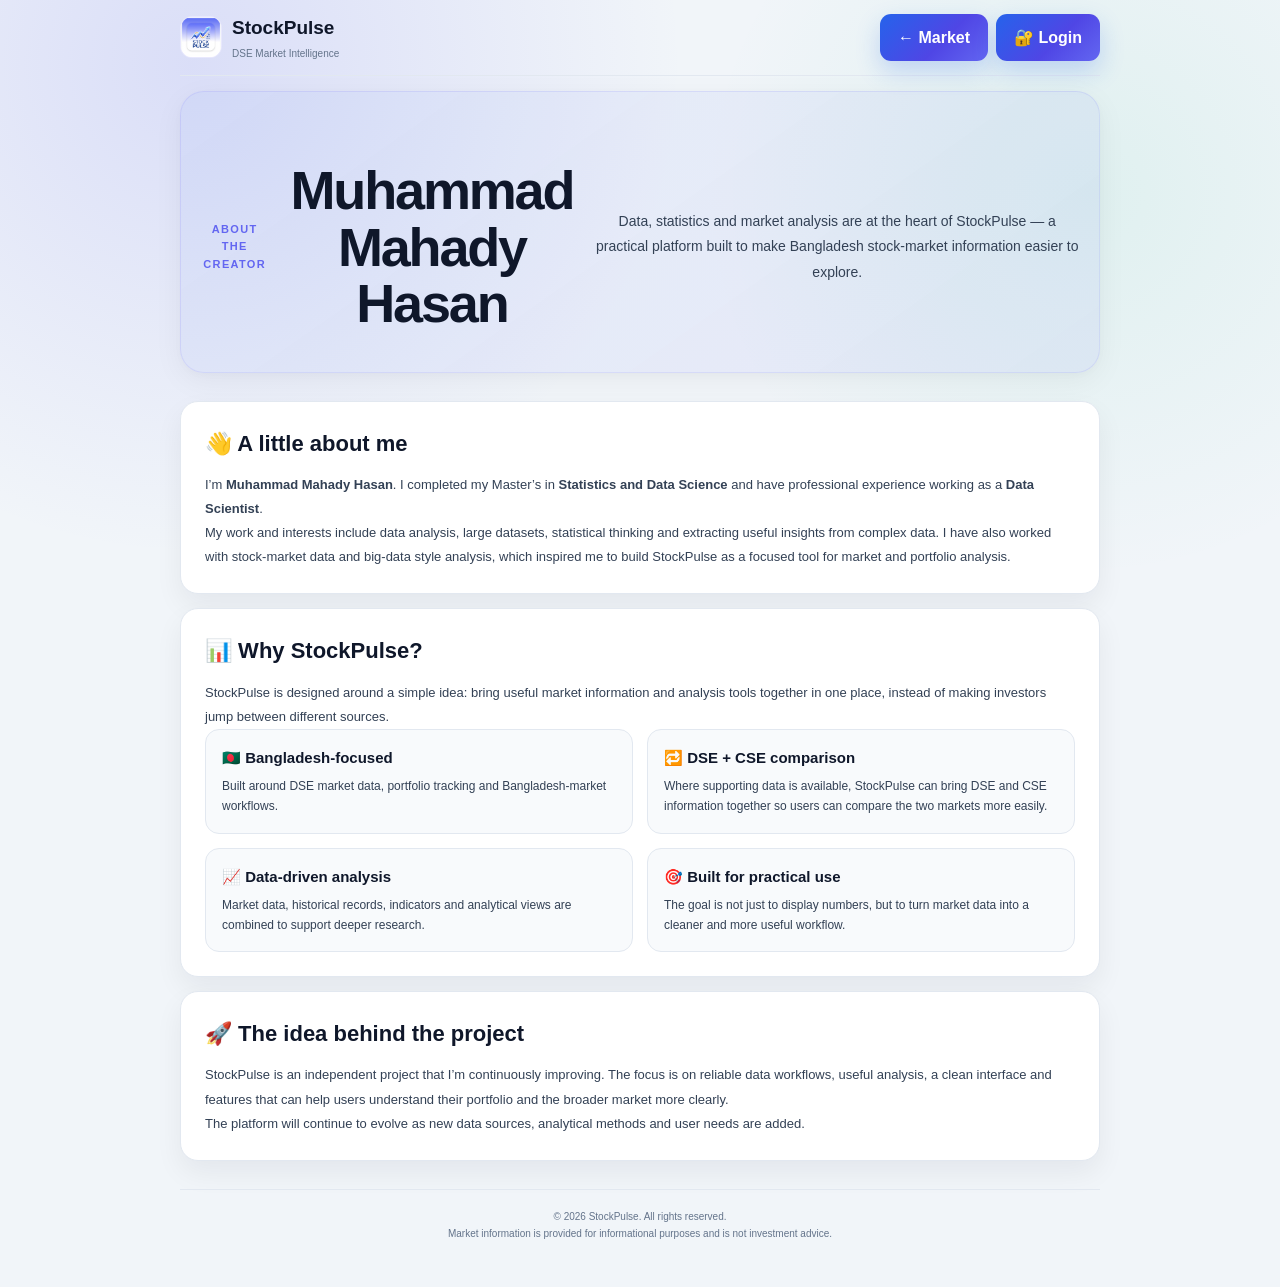
==== about.html @ b984a276 "Add files via upload" ====
<!DOCTYPE html>
<html lang="en">
<head>
  <meta charset="UTF-8">
  <meta name="viewport" content="width=device-width, initial-scale=1.0">
  <title>About Muhammad Mahady Hasan — StockPulse</title>
  <link rel="stylesheet" href="style.css">
  <link rel="stylesheet" href="landing.css">
</head>
<body>
  <main class="public-detail-page">
    <div class="public-detail-inner">
      <nav class="public-detail-nav">
        <a href="index.html" class="public-detail-brand" style="text-decoration:none;color:inherit;">
          <img class="public-detail-logo" src="stockpulse-brand-logo.png" alt="StockPulse logo">
          <div><strong>StockPulse</strong><span>DSE Market Intelligence</span></div>
        </a>
        <div class="public-detail-actions">
          <a class="public-primary-btn" href="index.html">← Market</a>
          <a class="public-primary-btn" href="index.html?login=1">🔐 Login</a>
        </div>
      </nav>

      <header class="public-detail-hero">
        <div class="public-detail-eyebrow">About the Creator</div>
        <h1>Muhammad Mahady Hasan</h1>
        <p>Data, statistics and market analysis are at the heart of StockPulse — a practical platform built to make Bangladesh stock-market information easier to explore.</p>
      </header>

      <section class="public-detail-card">
        <h2>👋 A little about me</h2>
        <p>I’m <strong>Muhammad Mahady Hasan</strong>. I completed my Master’s in <strong>Statistics and Data Science</strong> and have professional experience working as a <strong>Data Scientist</strong>.</p>
        <p>My work and interests include data analysis, large datasets, statistical thinking and extracting useful insights from complex data. I have also worked with stock-market data and big-data style analysis, which inspired me to build StockPulse as a focused tool for market and portfolio analysis.</p>
      </section>

      <section class="public-detail-card">
        <h2>📊 Why StockPulse?</h2>
        <p>StockPulse is designed around a simple idea: bring useful market information and analysis tools together in one place, instead of making investors jump between different sources.</p>
        <div class="public-detail-grid">
          <div class="public-detail-feature"><h3>🇧🇩 Bangladesh-focused</h3><p>Built around DSE market data, portfolio tracking and Bangladesh-market workflows.</p></div>
          <div class="public-detail-feature"><h3>🔁 DSE + CSE comparison</h3><p>Where supporting data is available, StockPulse can bring DSE and CSE information together so users can compare the two markets more easily.</p></div>
          <div class="public-detail-feature"><h3>📈 Data-driven analysis</h3><p>Market data, historical records, indicators and analytical views are combined to support deeper research.</p></div>
          <div class="public-detail-feature"><h3>🎯 Built for practical use</h3><p>The goal is not just to display numbers, but to turn market data into a cleaner and more useful workflow.</p></div>
        </div>
      </section>

      <section class="public-detail-card">
        <h2>🚀 The idea behind the project</h2>
        <p>StockPulse is an independent project that I’m continuously improving. The focus is on reliable data workflows, useful analysis, a clean interface and features that can help users understand their portfolio and the broader market more clearly.</p>
        <p>The platform will continue to evolve as new data sources, analytical methods and user needs are added.</p>
      </section>

      <footer class="public-detail-footer">© 2026 StockPulse. All rights reserved.<br>Market information is provided for informational purposes and is not investment advice.</footer>
    </div>
  </main>
</body>
</html>
---- style.css ----
/* ==========================================
   🎨 গ্লোবাল ভেরিয়েবল ও থিম ডেফিনেশন
   ========================================== */

:root {
    /* লাইট থিম */
    --bg-primary: #f1f5f9;
    --bg-secondary: #ffffff;
    --bg-tertiary: #f8fafc;
    --bg-card: #ffffff;
    --hover-bg: #eef2ff;
    --text-primary: #0f172a;
    --text-secondary: #334155;
    --text-muted: #64748b;
    --border-color: #e2e8f0;
    --border-light: #f1f5f9;
    --card-shadow: 0 8px 30px rgba(0, 0, 0, 0.05), 0 2px 8px rgba(0, 0, 0, 0.02);
    --card-shadow-hover: 0 16px 48px rgba(0, 0, 0, 0.10), 0 4px 12px rgba(0, 0, 0, 0.04);
    --sidebar-bg: #0f172a;
    --sidebar-text: #e2e8f0;
    --sidebar-hover: #1e293b;
    --sidebar-active: #6366f1;
    --input-bg: #ffffff;
    --input-border: #cbd5e1;
    --success-color: #10b981;
    --success-dark: #059669;
    --danger-color: #ef4444;
    --danger-dark: #dc2626;
    --warning-color: #f59e0b;
    --primary-color: #6366f1;
    --primary-dark: #4f46e5;
    --primary-light: #818cf8;
    --transition: all 0.3s cubic-bezier(0.4, 0, 0.2, 1);
    --radius-sm: 8px;
    --radius-md: 16px;
    --radius-lg: 24px;
    --radius-full: 9999px;
    --font-sans: 'Inter', -apple-system, BlinkMacSystemFont, 'Segoe UI', Roboto, sans-serif;
}

[data-theme="dark"] {
    --bg-primary: #0f172a;
    --bg-secondary: #1e293b;
    --bg-tertiary: #2d3748;
    --bg-card: #1e293b;
    --hover-bg: #334155;
    --text-primary: #f1f5f9;
    --text-secondary: #cbd5e1;
    --text-muted: #94a3b8;
    --border-color: #334155;
    --border-light: #2d3748;
    --card-shadow: 0 8px 30px rgba(0, 0, 0, 0.3), 0 2px 8px rgba(0, 0, 0, 0.2);
    --card-shadow-hover: 0 16px 48px rgba(0, 0, 0, 0.5), 0 4px 12px rgba(0, 0, 0, 0.3);
    --sidebar-bg: #020617;
    --sidebar-text: #cbd5e1;
    --sidebar-hover: #1e293b;
    --sidebar-active: #818cf8;
    --input-bg: #1e293b;
    --input-border: #475569;
    --success-color: #34d399;
    --success-dark: #059669;
    --danger-color: #f87171;
    --danger-dark: #dc2626;
    --primary-color: #818cf8;
    --primary-dark: #6366f1;
    --primary-light: #a5b4fc;
}

/* ==========================================
   📱 বেস রিসেট ও টাইপোগ্রাফি
   ========================================== */

*,
*::before,
*::after {
    margin: 0;
    padding: 0;
    box-sizing: border-box;
}

html {
    scroll-behavior: smooth;
    -webkit-text-size-adjust: 100%;
}

body {
    font-family: var(--font-sans);
    background-color: var(--bg-primary);
    color: var(--text-primary);
    transition: background-color 0.4s ease, color 0.3s ease;
    line-height: 1.6;
    min-height: 100vh;
    overflow-x: hidden;
}

/* স্ক্রলবার স্টাইল */
::-webkit-scrollbar {
    width: 8px;
    height: 8px;
}

::-webkit-scrollbar-track {
    background: var(--bg-tertiary);
    border-radius: 10px;
}

::-webkit-scrollbar-thumb {
    background: var(--primary-color);
    border-radius: 10px;
    transition: background 0.3s;
}

::-webkit-scrollbar-thumb:hover {
    background: var(--primary-dark);
}

/* ==========================================
   🔐 লগইন পেজ স্টাইল
   ========================================== */

.auth-box {
    width: 100%;
    max-width: 400px;
    margin: 10vh auto;
    padding: 40px 32px;
    background: var(--bg-secondary);
    border-radius: var(--radius-lg);
    box-shadow: var(--card-shadow-hover);
    border: 1px solid var(--border-color);
    text-align: center;
    transition: var(--transition);
    backdrop-filter: blur(8px);
}

.auth-box h2 {
    font-size: 28px;
    font-weight: 700;
    margin-bottom: 28px;
    background: linear-gradient(135deg, var(--primary-color), var(--primary-light));
    -webkit-background-clip: text;
    -webkit-text-fill-color: transparent;
    background-clip: text;
}

.auth-box input {
    width: 100%;
    padding: 14px 18px;
    margin: 10px 0;
    background: var(--input-bg);
    border: 2px solid var(--input-border);
    border-radius: var(--radius-sm);
    color: var(--text-primary);
    font-size: 15px;
    transition: var(--transition);
}

.auth-box input:focus {
    outline: none;
    border-color: var(--primary-color);
    box-shadow: 0 0 0 4px rgba(99, 102, 241, 0.15);
    transform: scale(1.01);
}

.auth-box button {
    width: 100%;
    padding: 14px;
    background: linear-gradient(135deg, var(--primary-color), var(--primary-dark));
    color: white;
    border: none;
    border-radius: var(--radius-sm);
    cursor: pointer;
    font-weight: 600;
    font-size: 16px;
    transition: var(--transition);
    margin-top: 8px;
}

.auth-box button:hover {
    transform: translateY(-2px);
    box-shadow: 0 12px 28px rgba(99, 102, 241, 0.35);
}

.auth-box button:active {
    transform: scale(0.97);
}

.auth-box .error {
    color: var(--danger-color);
    font-size: 14px;
    margin-top: 12px;
}

#toggle-auth-text {
    margin-top: 20px;
    font-size: 14px;
    color: var(--primary-color);
    cursor: pointer;
    font-weight: 500;
    transition: var(--transition);
}

#toggle-auth-text:hover {
    color: var(--primary-dark);
    text-decoration: underline;
}

/* ==========================================
   🏠 মেইন অ্যাপ লেআউট
   ========================================== */

#app-container {
    display: grid;
    grid-template-columns: 280px 1fr;
    height: 100vh;
    overflow: hidden;
    background: var(--bg-primary);
    transition: background 0.4s;
}

/* ==========================================
   🎯 সাইডবার (আধুনিক, গ্লাস-মর্ফিজম টাচ)
   ========================================== */

.sidebar {
    background: var(--sidebar-bg);
    color: var(--sidebar-text);
    padding: 24px 18px;
    display: flex;
    flex-direction: column;
    transition: transform 0.35s cubic-bezier(0.4, 0, 0.2, 1), background 0.3s;
    border-right: 1px solid rgba(255, 255, 255, 0.05);
    overflow-y: auto;
    height: 100vh;
    scrollbar-width: thin;
}

.sidebar-header {
    display: flex;
    justify-content: space-between;
    align-items: center;
    margin-bottom: 28px;
    padding-bottom: 16px;
    border-bottom: 1px solid rgba(255, 255, 255, 0.08);
}

.sidebar-header h3 {
    font-size: 20px;
    font-weight: 700;
    letter-spacing: -0.5px;
    background: linear-gradient(135deg, #a5b4fc, #818cf8);
    -webkit-background-clip: text;
    -webkit-text-fill-color: transparent;
    background-clip: text;
}

.close-btn {
    background: none;
    border: none;
    color: #94a3b8;
    font-size: 28px;
    cursor: pointer;
    line-height: 1;
    transition: var(--transition);
    padding: 4px 8px;
    border-radius: var(--radius-sm);
}

.close-btn:hover {
    color: var(--danger-color);
    background: rgba(239, 68, 68, 0.1);
}

.left-sidebar ul {
    list-style: none;
    flex: 1;
    padding: 0;
    margin: 0;
}

.left-sidebar ul li {
    padding: 12px 16px;
    cursor: pointer;
    border-radius: var(--radius-sm);
    margin-bottom: 4px;
    font-size: 14px;
    font-weight: 500;
    transition: var(--transition);
    display: flex;
    align-items: center;
    gap: 10px;
    color: var(--sidebar-text);
}

.left-sidebar ul li:hover {
    background: var(--sidebar-hover);
    transform: translateX(6px);
    color: white;
}

.left-sidebar ul li.active {
    background: var(--sidebar-active);
    color: white;
    box-shadow: 0 4px 12px rgba(99, 102, 241, 0.3);
}

.left-sidebar ul li .icon {
    font-size: 18px;
}

.logout-btn {
    margin-top: 24px;
    padding: 14px;
    background: linear-gradient(135deg, var(--danger-color), var(--danger-dark));
    color: white;
    border: none;
    border-radius: var(--radius-sm);
    cursor: pointer;
    font-weight: 600;
    font-size: 15px;
    transition: var(--transition);
}

.logout-btn:hover {
    transform: translateY(-2px);
    box-shadow: 0 8px 24px rgba(239, 68, 68, 0.35);
}

/* ==========================================
   🃏 মডাল স্টাইল (গ্লাসি প্রিমিয়াম)
   ========================================== */

.modal {
    display: none;
    position: fixed;
    top: 0;
    left: 0;
    width: 100%;
    height: 100%;
    background: rgba(0, 0, 0, 0.55);
    backdrop-filter: blur(6px);
    -webkit-backdrop-filter: blur(6px);
    justify-content: center;
    align-items: center;
    z-index: 9999;
    animation: fadeIn 0.25s ease;
}

.modal-content {
    background: var(--bg-secondary);
    border-radius: var(--radius-lg);
    padding: 28px 32px;
    width: 92%;
    max-width: 600px;
    max-height: 90vh;
    overflow-y: auto;
    box-shadow: var(--card-shadow-hover);
    border: 1px solid var(--border-color);
    animation: slideUp 0.3s cubic-bezier(0.4, 0, 0.2, 1);
    transition: background 0.3s, border 0.3s;
}

@keyframes fadeIn {
    from {
        opacity: 0;
    }
    to {
        opacity: 1;
    }
}

@keyframes slideUp {
    from {
        opacity: 0;
        transform: translateY(30px) scale(0.96);
    }
    to {
        opacity: 1;
        transform: translateY(0) scale(1);
    }
}

.modal-content h3,
.modal-content h4 {
    color: var(--text-primary);
    margin-bottom: 16px;
}

/* ==========================================
   📊 ড্যাশবোর্ড ও হেডার
   ========================================== */

.main-content {
    padding: 24px 32px;
    overflow-y: auto;
    background: var(--bg-primary);
    transition: background 0.3s;
}

header {
    display: flex;
    justify-content: space-between;
    align-items: center;
    margin-bottom: 28px;
    background: var(--bg-secondary);
    padding: 16px 24px;
    border-radius: var(--radius-md);
    box-shadow: var(--card-shadow);
    border: 1px solid var(--border-color);
    transition: var(--transition);
}

header h2 {
    font-size: 22px;
    font-weight: 700;
    color: var(--text-primary);
    letter-spacing: -0.3px;
}

.toggle-trigger {
    background: var(--primary-color);
    color: white;
    border: none;
    padding: 10px 18px;
    border-radius: var(--radius-sm);
    cursor: pointer;
    font-size: 15px;
    font-weight: 600;
    transition: var(--transition);
    box-shadow: 0 4px 12px rgba(99, 102, 241, 0.25);
}

.toggle-trigger:hover {
    transform: translateY(-2px);
    box-shadow: 0 8px 20px rgba(99, 102, 241, 0.35);
}

/* ==========================================
   💎 প্রিমিয়াম কার্ড (গ্লাসি ইফেক্ট)
   ========================================== */

.portfolio-summary-cards {
    display: grid;
    grid-template-columns: repeat(auto-fit, minmax(200px, 1fr));
    gap: 20px;
    margin: 20px 0 24px;
}

.premium-card {
    position: relative;
    border-radius: var(--radius-md);
    padding: 22px 20px;
    color: white;
    overflow: hidden;
    transition: var(--transition);
    cursor: pointer;
    box-shadow: 0 8px 24px rgba(0, 0, 0, 0.08);
    border: 1px solid rgba(255, 255, 255, 0.08);
    backdrop-filter: blur(4px);
}

.premium-card:hover {
    transform: translateY(-6px) scale(1.01);
    box-shadow: var(--card-shadow-hover);
}

.premium-card:active {
    transform: scale(0.97);
}

.card-1 {
    background: linear-gradient(135deg, #667eea 0%, #764ba2 100%);
}
.card-2 {
    background: linear-gradient(135deg, #f093fb 0%, #f5576c 100%);
}
.card-3 {
    background: linear-gradient(135deg, #4facfe 0%, #00f2fe 100%);
}
.card-4 {
    background: linear-gradient(135deg, #43e97b 0%, #38f9d7 100%);
    color: #0f172a;
}
.card-5 {
    background: linear-gradient(135deg, #f6d365 0%, #fda085 100%);
    color: #0f172a;
}

.card-icon {
    position: absolute;
    top: 16px;
    right: 16px;
    font-size: 48px;
    opacity: 0.15;
    transition: var(--transition);
}

.premium-card:hover .card-icon {
    opacity: 0.25;
    transform: rotate(4deg) scale(1.1);
}

.card-label {
    font-size: 12px;
    font-weight: 600;
    text-transform: uppercase;
    letter-spacing: 0.8px;
    margin-bottom: 10px;
    opacity: 0.85;
}

.card-value {
    font-size: 30px;
    font-weight: 800;
    margin-bottom: 4px;
    line-height: 1.2;
    word-break: break-word;
}

.card-percent {
    font-size: 14px;
    font-weight: 600;
    opacity: 0.9;
}

.card-footer {
    font-size: 11px;
    opacity: 0.7;
    margin-top: 10px;
    padding-top: 8px;
    border-top: 1px solid rgba(255, 255, 255, 0.15);
}

/* ==========================================
   📋 টেবিল স্টাইল (স্মুথ, হভার ইফেক্ট)
   ========================================== */

table {
    width: 100%;
    border-collapse: collapse;
    background: var(--bg-secondary);
    border-radius: var(--radius-md);
    overflow: hidden;
    box-shadow: var(--card-shadow);
    transition: var(--transition);
}

th {
    background: var(--bg-tertiary);
    color: var(--text-secondary);
    padding: 14px 16px;
    font-weight: 600;
    font-size: 12px;
    text-transform: uppercase;
    letter-spacing: 0.4px;
    text-align: left;
    border-bottom: 2px solid var(--border-color);
    transition: var(--transition);
}

td {
    padding: 12px 16px;
    border-bottom: 1px solid var(--border-color);
    color: var(--text-primary);
    font-size: 13px;
    transition: var(--transition);
}

tr:hover td {
    background-color: var(--hover-bg);
}

tfoot tr {
    background: var(--bg-tertiary);
    font-weight: 600;
    border-top: 2px solid var(--border-color);
}

tfoot td {
    padding: 14px 16px;
    color: var(--text-primary);
}

/* ==========================================
   🎛️ টগল সুইচ (স্মুথ)
   ========================================== */

.switch {
    position: relative;
    display: inline-block;
    width: 52px;
    height: 28px;
    flex-shrink: 0;
}

.switch input {
    opacity: 0;
    width: 0;
    height: 0;
}

.slider {
    position: absolute;
    cursor: pointer;
    top: 0;
    left: 0;
    right: 0;
    bottom: 0;
    background-color: #cbd5e1;
    transition: 0.3s;
    border-radius: 34px;
}

.slider:before {
    position: absolute;
    content: "";
    height: 20px;
    width: 20px;
    left: 4px;
    bottom: 4px;
    background-color: white;
    transition: 0.3s;
    border-radius: 50%;
    box-shadow: 0 2px 6px rgba(0, 0, 0, 0.15);
}

input:checked + .slider {
    background-color: var(--success-color);
}

input:checked + .slider:before {
    transform: translateX(24px);
}

[data-theme="dark"] .slider {
    background-color: #475569;
}

/* ==========================================
   📈 DSEX ইন্ডিকেটর
   ========================================== */

#dsex-indicator {
    background: linear-gradient(135deg, #1e293b 0%, #0f172a 100%);
    border-radius: var(--radius-md);
    padding: 16px 24px;
    margin-bottom: 20px;
    display: flex;
    justify-content: space-between;
    align-items: center;
    flex-wrap: wrap;
    gap: 16px;
    color: white;
    box-shadow: var(--card-shadow);
    transition: var(--transition);
    cursor: pointer;
}

#dsex-indicator:hover {
    transform: scale(1.005);
    box-shadow: var(--card-shadow-hover);
}

#dsex-indicator div div {
    font-size: 12px;
    opacity: 0.7;
}

#dsex-value {
    font-size: 28px;
    font-weight: 700;
}

#dsex-change {
    font-size: 16px;
    font-weight: 600;
}

/* ==========================================
   🏷️ সাজেশন বক্স (মসৃণ ড্রপডাউন)
   ========================================== */

.suggestion-list {
    position: absolute;
    top: calc(100% + 6px);
    left: 0;
    width: 100%;
    background: var(--bg-secondary);
    border: 1px solid var(--border-color);
    border-radius: var(--radius-sm);
    box-shadow: var(--card-shadow-hover);
    max-height: 220px;
    overflow-y: auto;
    z-index: 9999;
    padding: 6px 0;
    animation: fadeIn 0.15s ease;
}

.suggestion-item {
    padding: 10px 18px;
    cursor: pointer;
    font-size: 14px;
    color: var(--text-primary);
    transition: var(--transition);
    border-bottom: 1px solid var(--border-light);
}

.suggestion-item:hover {
    background: var(--hover-bg);
    color: var(--primary-color);
    padding-left: 22px;
}

.suggestion-item:last-child {
    border-bottom: none;
}

/* ==========================================
   💰 ট্রেড ফর্ম (Buy/Sell)
   ========================================== */

.trade-form input,
.trade-form select {
    width: 100%;
    padding: 14px 18px;
    margin-bottom: 14px;
    background: var(--input-bg);
    border: 2px solid var(--input-border);
    border-radius: var(--radius-sm);
    color: var(--text-primary);
    font-size: 15px;
    transition: var(--transition);
}

.trade-form input:focus {
    outline: none;
    border-color: var(--primary-color);
    box-shadow: 0 0 0 4px rgba(99, 102, 241, 0.12);
}

.btn-buy,
.btn-sell {
    padding: 14px 24px;
    font-weight: 600;
    border: none;
    border-radius: var(--radius-sm);
    cursor: pointer;
    font-size: 16px;
    transition: var(--transition);
    width: 100%;
    color: white;
}

.btn-buy {
    background: linear-gradient(135deg, var(--success-color), var(--success-dark));
}
.btn-buy:hover {
    transform: translateY(-2px);
    box-shadow: 0 8px 24px rgba(16, 185, 129, 0.35);
}

.btn-sell {
    background: linear-gradient(135deg, var(--danger-color), var(--danger-dark));
}
.btn-sell:hover {
    transform: translateY(-2px);
    box-shadow: 0 8px 24px rgba(239, 68, 68, 0.35);
}

/* ==========================================
   📊 পোর্টফোলিও অ্যানালাইসিস (বুলিশ)
   ========================================== */

.bull-analysis-container {
    background: var(--bg-secondary);
    border-radius: var(--radius-md);
    overflow-x: auto;
    margin: 16px 0;
    box-shadow: var(--card-shadow);
    padding: 0 4px;
    transition: var(--transition);
}

.bull-header {
    display: flex;
    justify-content: space-between;
    background: var(--bg-tertiary);
    padding: 10px 14px;
    font-weight: 700;
    font-size: 13px;
    border-bottom: 2px solid var(--border-color);
    position: sticky;
    top: 0;
    z-index: 10;
    min-width: 420px;
    gap: 6px;
    text-transform: uppercase;
    letter-spacing: 0.3px;
    color: var(--text-secondary);
}

.bull-col-code {
    flex: 2.2;
    min-width: 100px;
}
.bull-col-value {
    flex: 1.8;
    min-width: 80px;
    text-align: right;
}
.bull-col-daily {
    flex: 1.5;
    min-width: 70px;
    text-align: right;
}
.bull-col-total {
    flex: 1.5;
    min-width: 70px;
    text-align: right;
}

.stock-block {
    border-bottom: 1px solid var(--border-color);
    padding: 10px 12px;
    min-width: 420px;
    transition: var(--transition);
}

.stock-block:hover {
    background: var(--hover-bg);
}

.stock-main-row {
    display: flex;
    justify-content: space-between;
    align-items: center;
    cursor: pointer;
    gap: 6px;
    font-size: 13px;
}

.stock-lot-row {
    display: flex;
    justify-content: space-between;
    padding: 6px 0;
    font-size: 12px;
    color: var(--text-secondary);
    border-bottom: 1px solid var(--border-light);
    gap: 6px;
}

.toggle-text {
    font-size: 11px;
    color: var(--primary-color);
    margin-top: 4px;
    display: inline-block;
    cursor: pointer;
    font-weight: 600;
    transition: var(--transition);
}

.toggle-text:hover {
    color: var(--primary-dark);
    text-decoration: underline;
}

.bull-profit {
    color: var(--success-color) !important;
    font-weight: 600;
}
.bull-loss {
    color: var(--danger-color) !important;
    font-weight: 600;
}

/* ==========================================
   📱 রেসপনসিভ ডিজাইন
   ========================================== */

@media (max-width: 1024px) {
    #app-container {
        grid-template-columns: 240px 1fr;
    }
}

@media (max-width: 768px) {
    #app-container {
        grid-template-columns: 1fr;
    }

    .sidebar {
        position: fixed;
        top: 0;
        left: 0;
        width: 280px;
        height: 100vh;
        transform: translateX(-100%);
        z-index: 9999;
        box-shadow: 4px 0 20px rgba(0, 0, 0, 0.2);
        border-right: none;
    }

    .sidebar.active {
        transform: translateX(0);
    }

    .close-btn,
    .toggle-trigger {
        display: block !important;
    }

    .main-content {
        padding: 16px;
    }

    .portfolio-summary-cards {
        grid-template-columns: repeat(2, 1fr);
        gap: 12px;
    }

    .premium-card {
        padding: 16px;
    }

    .card-value {
        font-size: 22px;
    }

    .auth-box {
        margin: 8vh 16px;
        padding: 28px 20px;
    }

    header h2 {
        font-size: 18px;
    }
}

@media (max-width: 480px) {
    .portfolio-summary-cards {
        grid-template-columns: 1fr 1fr;
        gap: 8px;
    }

    .premium-card {
        padding: 12px;
    }

    .card-value {
        font-size: 18px;
    }

    .card-label {
        font-size: 10px;
    }

    .bull-header {
        font-size: 10px;
        min-width: 320px;
        padding: 6px 8px;
    }

    .stock-block {
        min-width: 320px;
        padding: 6px 8px;
    }

    .stock-main-row {
        font-size: 11px;
    }

    .stock-lot-row {
        font-size: 10px;
    }
}

/* ==========================================
   🌙 ডার্ক মোড ওভাররাইড
   ========================================== */

[data-theme="dark"] .auth-box {
    background: var(--bg-secondary);
    border-color: var(--border-color);
}

[data-theme="dark"] .modal-content {
    background: var(--bg-secondary);
    border-color: var(--border-color);
}

[data-theme="dark"] .premium-card.card-4,
[data-theme="dark"] .premium-card.card-5 {
    color: white;
}

[data-theme="dark"] .card-4 .card-footer,
[data-theme="dark"] .card-5 .card-footer {
    border-top-color: rgba(255, 255, 255, 0.2);
}

/* ==========================================
   🧰 ইউটিলিটি ক্লাস
   ========================================== */

.hidden {
    display: none !important;
}

.text-center {
    text-align: center;
}

.mt-8 {
    margin-top: 8px;
}
.mt-16 {
    margin-top: 16px;
}
.mt-24 {
    margin-top: 24px;
}

.flex {
    display: flex;
}
.flex-center {
    display: flex;
    align-items: center;
    justify-content: center;
}
.gap-8 {
    gap: 8px;
}
.gap-16 {
    gap: 16px;
}

/* ==========================================
   ⚡ অ্যানিমেশন এক্সট্রা
   ========================================== */

@keyframes pulse {
    0%,
    100% {
        opacity: 1;
    }
    50% {
        opacity: 0.5;
    }
}

.loading-dots::after {
    content: '...';
    animation: pulse 1.2s infinite;
}

/* ==========================================
   📋 সিগন্যাল বক্স (স্মুথ হভার)
   ========================================== */

.signal-box {
    background: var(--bg-secondary);
    border-radius: var(--radius-md);
    border: 1px solid var(--border-color);
    overflow: hidden;
    transition: var(--transition);
    cursor: pointer;
}

.signal-box:hover {
    box-shadow: var(--card-shadow-hover);
    transform: translateY(-2px);
}

.signal-box .signal-item {
    padding: 8px 12px;
    margin-bottom: 2px;
    border-radius: var(--radius-sm);
    transition: var(--transition);
    display: flex;
    justify-content: space-between;
    align-items: center;
    font-size: 13px;
}

.signal-box .signal-item:hover {
    background: var(--hover-bg);
}

.signal-box .signal-item .ticker {
    font-weight: 600;
    color: var(--primary-color);
    text-decoration: underline;
    cursor: pointer;
}

.signal-box .signal-item .badge {
    font-size: 11px;
    padding: 2px 10px;
    border-radius: var(--radius-full);
    font-weight: 600;
}

/* ==========================================
   🔘 বাটন, ইনপুট, সিলেক্ট (গ্লোবাল আপডেট)
   ========================================== */

button {
    transition: var(--transition);
    cursor: pointer;
}

button:active {
    transform: scale(0.96);
}

input,
select,
textarea {
    transition: var(--transition);
}

input[type="date"] {
    background-color: var(--input-bg);
    color: var(--text-primary);
    border: 2px solid var(--input-border);
    border-radius: var(--radius-sm);
    padding: 10px 14px;
}

[data-theme="dark"] input[type="date"]::-webkit-calendar-picker-indicator {
    filter: invert(1);
}

/* ==========================================
   🧊 স্টক টেবিল (স্টিকি হেডার)
   ========================================== */

.stock-table {
    min-width: 950px;
    width: 100%;
    border-collapse: separate;
    border-spacing: 0;
}

.stock-table th:first-child,
.stock-table td:first-child {
    position: sticky;
    left: 0;
    background-color: var(--bg-secondary);
    z-index: 100;
}

.stock-table thead th:first-child {
    z-index: 200;
    background-color: var(--bg-tertiary);
}

.stock-table td:first-child {
    box-shadow: 2px 0 6px rgba(0, 0, 0, 0.04);
}

.stock-table tbody tr:hover td:first-child {
    background-color: var(--hover-bg);
}

/* ==========================================
   📈 চার্ট কন্টেইনার
   ========================================== */

.chart-box {
    background: var(--bg-secondary);
    border-radius: var(--radius-md);
    padding: 20px;
    margin-top: 24px;
    box-shadow: var(--card-shadow);
    border: 1px solid var(--border-color);
    transition: var(--transition);
}

.chart-box canvas {
    width: 100% !important;
    height: auto !important;
}

/* ==========================================
   🎨 মডাল স্ক্রলিং উন্নত
   ========================================== */

.modal-content::-webkit-scrollbar {
    width: 6px;
}

.modal-content::-webkit-scrollbar-thumb {
    background: var(--primary-color);
    border-radius: 10px;
}

/* ==========================================
   📱 ওভারলে (সাইডবারের জন্য)
   ========================================== */

#sidebar-overlay {
    display: none;
    position: fixed;
    top: 0;
    left: 0;
    width: 100%;
    height: 100%;
    background: rgba(0, 0, 0, 0.5);
    backdrop-filter: blur(2px);
    z-index: 9998;
    transition: opacity 0.3s;
}

#sidebar-overlay.active {
    display: block;
}

/* ==========================================
   🖨️ প্রিন্ট স্টাইল (ঐচ্ছিক)
   ========================================== */

@media print {
    .sidebar,
    .theme-switch,
    .toggle-trigger,
    .logout-btn,
    #install-btn {
        display: none !important;
    }

    #app-container {
        display: block !important;
        height: auto !important;
    }

    .main-content {
        padding: 16px !important;
        overflow: visible !important;
    }
}
/* 📱 মোবাইল রেসপনসিভ - অ্যাডভান্সড মডালের কার্ড */
@media (max-width: 768px) {
    .adv-card-grid {
        grid-template-columns: 1fr !important;
        gap: 12px !important;
    }
    
    .adv-card {
        padding: 14px !important;
    }
    
    .adv-card div[style*="font-size: 28px"] {
        font-size: 22px !important;
    }
    .adv-card div[style*="font-size: 26px"] {
        font-size: 20px !important;
    }
    .adv-card div[style*="font-size: 24px"] {
        font-size: 18px !important;
    }
}

@media (min-width: 769px) and (max-width: 1024px) {
    /* ট্যাব ডিভাইসে ২ কলাম */
    .adv-card-grid:first-of-type {
        grid-template-columns: repeat(2, 1fr) !important;
    }
    .adv-card-grid:last-of-type {
        grid-template-columns: repeat(2, 1fr) !important;
    }
}
/* ==========================================
   📦 স্কেলেটন লোডার (Skeleton Loader)
   ========================================== */
.skeleton {
    background: linear-gradient(90deg, var(--bg-tertiary) 25%, var(--border-color) 50%, var(--bg-tertiary) 75%);
    background-size: 200% 100%;
    animation: shimmer 1.5s infinite;
    border-radius: 4px;
    height: 20px;
    margin: 4px 0;
}
.skeleton-sm { height: 14px; }
.skeleton-lg { height: 32px; }
.skeleton-circle {
    border-radius: 50%;
    width: 40px;
    height: 40px;
}
@keyframes shimmer {
    0% { background-position: -200% 0; }
    100% { background-position: 200% 0; }
}

[data-theme="dark"] .skeleton {
    background: linear-gradient(90deg, #1e293b 25%, #334155 50%, #1e293b 75%);
}
/* ==========================================
   📂 Portfolio Card Styles
   ========================================== */

.portfolio-card {
    background: var(--bg-secondary);
    border: 1px solid var(--border-color);
    border-radius: 16px;
    padding: 16px;
    transition: all 0.3s ease;
    box-shadow: var(--card-shadow);
}

.portfolio-card:hover {
    transform: translateY(-4px);
    box-shadow: var(--card-shadow-hover);
}

.portfolio-card .card-header {
    display: flex;
    justify-content: space-between;
    align-items: flex-start;
    margin-bottom: 12px;
}

.portfolio-card .card-name {
    font-size: 18px;
    font-weight: 700;
    color: var(--text-primary);
}

.portfolio-card .card-badge {
    font-size: 11px;
    padding: 2px 10px;
    border-radius: 12px;
    margin-left: 8px;
}

.portfolio-card .card-badge-main {
    background: var(--primary-color);
    color: white;
}

.portfolio-card .card-badge-active {
    background: #10b981;
    color: white;
}

.portfolio-card .card-badge-empty {
    background: #64748b;
    color: white;
}

.portfolio-card .card-stats {
    display: grid;
    grid-template-columns: 1fr 1fr;
    gap: 8px;
    background: var(--bg-tertiary);
    padding: 10px;
    border-radius: 8px;
    margin-bottom: 10px;
}

.portfolio-card .card-stats .stat-label {
    font-size: 10px;
    color: var(--text-muted);
    text-transform: uppercase;
    letter-spacing: 0.3px;
}

.portfolio-card .card-stats .stat-value {
    font-size: 16px;
    font-weight: 600;
}

.portfolio-card .card-pl-grid {
    display: grid;
    grid-template-columns: 1fr 1fr 1fr;
    gap: 6px;
    font-size: 12px;
    margin-bottom: 12px;
}

.portfolio-card .card-pl-grid .pl-label {
    color: var(--text-muted);
    font-size: 10px;
}

.portfolio-card .card-pl-grid .pl-value {
    font-weight: 600;
}

.portfolio-card .card-actions {
    display: flex;
    gap: 8px;
    justify-content: flex-end;
    border-top: 1px solid var(--border-color);
    padding-top: 10px;
}

.portfolio-card .card-actions button {
    padding: 4px 12px;
    border: none;
    border-radius: 4px;
    cursor: pointer;
    font-size: 12px;
    transition: all 0.2s;
}

.portfolio-card .card-actions button:hover {
    transform: scale(1.05);
}

.portfolio-card .card-actions .btn-delete {
    background: #ef4444;
    color: white;
}

.portfolio-card .card-actions .btn-delete:disabled {
    opacity: 0.4;
    cursor: not-allowed;
}

.portfolio-card .card-actions .btn-edit {
    background: #f59e0b;
    color: white;
}

.portfolio-card .card-actions .btn-access {
    background: var(--primary-color);
    color: white;
}

/* পোর্টফোলিও ড্রপডাউনের স্টাইল */
#portfolio-dropdown li {
    font-size: 13px;
    padding: 6px 16px !important;
    margin: 1px 0 !important;
}

#portfolio-dropdown li.active {
    background: var(--sidebar-active);
    color: white;
    border-radius: 4px;
}

/* পোর্টফোলিও সিলেক্টর (Buy ফর্মে) */
#buy-portfolio-select {
    font-size: 13px;
}
/* ডেস্কটপে ডিফল্ট থাকবে ৪ ও ৩ কলাম */
/* ==========================================
   🎨 অ্যাডভান্সড চার্ট UI (adv-charts.html)
   ========================================== */

/* কমেন্ট বক্সের বর্ডার কালার */
.adv-comment-box.bullish {
    border-left-color: var(--success-color) !important;
}
.adv-comment-box.bearish {
    border-left-color: var(--danger-color) !important;
}

/* টগল বাটন গ্রুপ */
.chart-toggle-group {
    display: flex;
    gap: 6px;
    background: var(--bg-tertiary);
    padding: 4px;
    border-radius: var(--radius-full);
    border: 1px solid var(--border-color);
    margin-bottom: 20px;
    width: fit-content;
}
.chart-toggle-group .toggle-btn {
    padding: 8px 20px;
    border: none;
    border-radius: var(--radius-full);
    cursor: pointer;
    font-weight: 600;
    font-size: 13px;
    transition: var(--transition);
    background: transparent;
    color: var(--text-secondary);
}
.chart-toggle-group .toggle-btn.active {
    background: var(--primary-color);
    color: white;
    box-shadow: 0 4px 12px rgba(99, 102, 241, 0.25);
}
.chart-toggle-group .toggle-btn:hover:not(.active) {
    background: var(--hover-bg);
}

/* ইন্ডিকেটর বাটনগুলোর হোভার */
.indicator-group .indicator-btn {
    transition: all 0.2s ease;
}
.indicator-group .indicator-btn:hover {
    transform: scale(1.05);
    border-color: var(--primary-color);
}

/* সাজেশন বক্স ডার্ক মোডে */
[data-theme="dark"] .adv-suggestion-box {
    background: linear-gradient(135deg, #0f172a 0%, #020617 100%);
    color: var(--text-primary);
}

/* মোবাইলে RSI ও Stochastic পাশাপাশি */
@media (max-width: 768px) {
    .adv-chart-container .adv-chart-wrapper-sm {
        height: 130px;
    }
    /* RSI ও Stochastic গ্রিড এক কলাম */
    .adv-page > div[style*="grid-template-columns: 1fr 1fr"] {
        grid-template-columns: 1fr !important;
        gap: 15px !important;
    }
    .chart-toggle-group {
        width: 100%;
        justify-content: center;
    }
    .chart-toggle-group .toggle-btn {
        flex: 1;
        text-align: center;
        padding: 8px 12px;
        font-size: 12px;
    }
}

@media (max-width: 480px) {
    .adv-header h1 {
        font-size: 20px;
    }
    .adv-info-cards {
        grid-template-columns: repeat(2, 1fr) !important;
        gap: 8px;
    }
    .adv-info-card .value {
        font-size: 16px;
    }
    .adv-suggestion-grid {
        grid-template-columns: 1fr 1fr;
        gap: 10px;
    }
    .adv-suggestion-item .value {
        font-size: 16px;
    }
}
/* ==========================================
   📱 অ্যাডভান্সড মডাল কার্ড গ্রিড (3-2-3)
   ========================================== */

.adv-card-grid {
    display: grid;
    grid-template-columns: repeat(4, 1fr);
    gap: 16px;
    margin-bottom: 20px;
}

/* মোবাইলে 2 কলাম */
@media (max-width: 768px) {
    .adv-card-grid {
        grid-template-columns: repeat(2, 1fr);
        gap: 12px;
    }
    .adv-card-grid .adv-card {
        padding: 12px !important;
    }
    .adv-card-grid .adv-card .card-value {
        font-size: 20px !important;
    }
    .adv-card-grid .adv-card .card-label {
        font-size: 10px !important;
    }
}

@media (max-width: 480px) {
    .adv-card-grid {
        grid-template-columns: repeat(2, 1fr);
        gap: 8px;
    }
    .adv-card-grid .adv-card {
        padding: 10px !important;
    }
    .adv-card-grid .adv-card .card-value {
        font-size: 18px !important;
    }
    .adv-card-grid .adv-card .card-label {
        font-size: 9px !important;
    }
}

/* ২য় সারির ৩টি কার্ডের জন্য */
.adv-card-grid-3 {
    display: grid;
    grid-template-columns: repeat(3, 1fr);
    gap: 16px;
    margin-bottom: 20px;
}

@media (max-width: 768px) {
    .adv-card-grid-3 {
        grid-template-columns: repeat(2, 1fr);
        gap: 12px;
    }
}

@media (max-width: 480px) {
    .adv-card-grid-3 {
        grid-template-columns: 1fr 1fr;
        gap: 8px;
    }
}
/* ==========================================
   📊 স্টক টেবিলের নিচের সামারি কার্ড
   ========================================== */
.summary-cards {
    display: grid;
    grid-template-columns: repeat(auto-fit, minmax(160px, 1fr));
    gap: 16px;
    margin-top: 20px;
    padding: 4px;
}

.summary-card {
    background: var(--bg-secondary);
    border: 1px solid var(--border-color);
    border-radius: var(--radius-md);
    padding: 16px 18px;
    display: flex;
    align-items: center;
    gap: 14px;
    box-shadow: var(--card-shadow);
    transition: var(--transition);
    cursor: default;
}

.summary-card:hover {
    transform: translateY(-2px);
    box-shadow: var(--card-shadow-hover);
    border-color: var(--primary-color);
}

.summary-card-icon {
    font-size: 28px;
    opacity: 0.8;
    flex-shrink: 0;
    width: 40px;
    text-align: center;
}

.summary-card-content {
    flex: 1;
    min-width: 0;
}

.summary-card-label {
    font-size: 11px;
    text-transform: uppercase;
    letter-spacing: 0.4px;
    color: var(--text-muted);
    font-weight: 600;
    margin-bottom: 2px;
}

.summary-card-value {
    font-size: 18px;
    font-weight: 700;
    color: var(--text-primary);
    word-break: break-word;
    line-height: 1.3;
}

/* ডার্ক মোডে */
[data-theme="dark"] .summary-card {
    background: var(--bg-secondary);
    border-color: var(--border-color);
}

[data-theme="dark"] .summary-card:hover {
    border-color: var(--primary-light);
}

/* মোবাইলে */
@media (max-width: 768px) {
    .summary-cards {
        grid-template-columns: repeat(3, 1fr);
        gap: 10px;
    }
    .summary-card {
        padding: 12px 10px;
        gap: 10px;
    }
    .summary-card-icon {
        font-size: 22px;
        width: 32px;
    }
    .summary-card-value {
        font-size: 15px;
    }
}

@media (max-width: 480px) {
    .summary-cards {
        grid-template-columns: repeat(2, 1fr);
        gap: 8px;
    }
    .summary-card {
        padding: 10px 8px;
        gap: 8px;
    }
    .summary-card-icon {
        font-size: 18px;
        width: 28px;
    }
    .summary-card-value {
        font-size: 13px;
    }
}
.mode-btn.active {
    background: var(--primary-color) !important;
    color: white !important;
    border-color: var(--primary-color) !important;
}
.mode-btn {
    padding: 8px 18px;
    border-radius: 30px;
    border: 1px solid var(--border-color);
    background: transparent;
    color: var(--text-primary);
    cursor: pointer;
    transition: var(--transition);
}
.mode-btn:hover {
    background: var(--hover-bg);
}
.signal-item {
    transition: background 0.2s;
    border-radius: 6px;
    padding: 6px 10px;
    margin-bottom: 3px;
    background: var(--bg-tertiary);
    font-size: 12px;
}
.signal-item:hover {
    background: var(--hover-bg);
}

/* ==========================================
   StockPulse production UX polish
   ========================================== */
.nav-section-label {
    list-style: none;
    padding: 14px 16px 6px !important;
    margin: 4px 0 0;
    font-size: 10px !important;
    font-weight: 800;
    letter-spacing: .08em;
    text-transform: uppercase;
    color: var(--text-muted) !important;
    pointer-events: none;
    cursor: default !important;
}
.data-mode-help {
    font-size: 11px;
    color: var(--text-muted);
    flex: 1 1 220px;
}
.financial-disclaimer {
    display: flex;
    align-items: flex-start;
    gap: 10px;
    margin: 0 0 16px;
    padding: 11px 14px;
    border: 1px solid var(--border-color);
    border-radius: 12px;
    background: var(--bg-secondary);
    color: var(--text-secondary);
    font-size: 12px;
    line-height: 1.5;
}
.financial-disclaimer strong { color: var(--text-primary); white-space: nowrap; }
.app-confirm-modal {
    align-items: center;
    justify-content: center;
    padding: 18px;
    background: rgba(15, 23, 42, .58);
    backdrop-filter: blur(5px);
}
.app-confirm-content {
    width: min(460px, 100%);
    text-align: center;
    padding: 26px;
    border-radius: 20px;
    box-shadow: 0 24px 80px rgba(0,0,0,.25);
}
.app-confirm-icon { font-size: 34px; margin-bottom: 6px; }
.app-confirm-content h3 { margin: 0 0 16px; font-size: 20px; }
.app-confirm-body { text-align: left; }
.confirm-summary-grid {
    display: grid;
    grid-template-columns: 1fr auto;
    gap: 10px 18px;
    padding: 15px;
    border-radius: 14px;
    background: var(--bg-tertiary);
    border: 1px solid var(--border-color);
    font-size: 13px;
}
.confirm-summary-grid span { color: var(--text-muted); }
.confirm-summary-grid strong { color: var(--text-primary); text-align: right; }
.confirm-summary-grid .total-label, .confirm-summary-grid .total-value {
    padding-top: 10px;
    margin-top: 2px;
    border-top: 1px solid var(--border-color);
    font-weight: 800;
}
.confirm-summary-grid .total-value { font-size: 15px; }
.app-confirm-actions { display: flex; gap: 10px; margin-top: 20px; }
.app-confirm-actions button { flex: 1; min-height: 44px; }
body.modal-open { overflow: hidden; }

@media (max-width: 480px) {
    .financial-disclaimer { flex-direction: column; gap: 4px; }
    .data-mode-help { flex-basis: 100%; }
    .app-confirm-content { padding: 20px; }
    .confirm-summary-grid { gap: 8px 12px; }
}

/* ==========================================
   👑 StockPulse v6.2 Free / Pro UI
   ========================================== */
.sp-plan-card{margin:14px 0;padding:14px;border:1px solid var(--border-color);border-radius:14px;background:linear-gradient(135deg,var(--bg-tertiary),var(--bg-card));}
.sp-plan-card-top{display:flex;justify-content:space-between;align-items:center;gap:10px;margin-bottom:10px}
.sp-plan-title{font-size:11px;color:var(--text-muted);text-transform:uppercase;font-weight:800;letter-spacing:.06em}
.sp-plan-badge{display:inline-flex;margin-top:4px;padding:4px 9px;border-radius:999px;font-size:12px;font-weight:900}
.sp-plan-badge.free{background:var(--bg-secondary);color:var(--text-secondary);border:1px solid var(--border-color)}
.sp-plan-badge.pro{background:rgba(245,158,11,.14);color:#d97706;border:1px solid rgba(245,158,11,.35)}
.sp-plan-expiry{font-size:11px;color:var(--text-muted);text-align:right}
.sp-upgrade-btn{width:100%;border:0;border-radius:10px;padding:11px 14px;background:linear-gradient(135deg,var(--primary-color),var(--primary-dark));color:#fff;font-weight:800;cursor:pointer;box-shadow:0 8px 20px rgba(99,102,241,.18)}
.sp-upgrade-btn:hover{transform:translateY(-1px)}
.sp-pro-mini{font-size:9px;background:rgba(245,158,11,.16);color:#d97706;border:1px solid rgba(245,158,11,.28);padding:2px 5px;border-radius:999px;margin-left:5px;font-weight:900}
.sp-pro-locked{opacity:.72}
.sp-pro-locked::after{content:' 🔒';font-size:11px}
.sp-upgrade-modal{position:fixed;inset:0;z-index:100000;background:rgba(2,6,23,.72);backdrop-filter:blur(6px);align-items:center;justify-content:center;padding:18px}
.sp-upgrade-dialog{position:relative;width:min(430px,100%);background:var(--bg-card);color:var(--text-primary);border:1px solid var(--border-color);border-radius:24px;padding:28px;box-shadow:0 25px 80px rgba(0,0,0,.35);text-align:center}
.sp-upgrade-close{position:absolute;right:14px;top:10px;border:0;background:transparent;color:var(--text-muted);font-size:30px;cursor:pointer}
.sp-crown{font-size:42px}.sp-upgrade-dialog h2{margin:4px 0 6px}.sp-upgrade-dialog p{color:var(--text-secondary);font-size:14px}
.sp-price{margin:16px 0;font-size:15px;color:var(--text-secondary)}.sp-price span{font-size:36px;font-weight:900;color:var(--primary-color)}
.sp-feature-list{text-align:left;display:grid;gap:8px;padding:14px;border:1px solid var(--border-color);border-radius:14px;background:var(--bg-tertiary);color:var(--text-secondary);font-size:13px}
.sp-manual-payment{font-size:11px;color:var(--text-muted);margin:14px 0}
.sp-upgrade-main{font-size:15px}
@media(max-width:640px){.sp-plan-card-top{align-items:flex-start}.sp-upgrade-dialog{padding:24px 18px}}

/* ==========================================
   🎨 Pro Upgrade Modal v3.1
   ========================================== */
.sp-upgrade-dialog {
  max-width: 460px;
  width: 100%;
}

.sp-feature-list {
  text-align: left;
  display: grid;
  gap: 8px;
  padding: 14px;
  border: 1px solid var(--border-color);
  border-radius: 14px;
  background: var(--bg-tertiary);
  color: var(--text-secondary);
  font-size: 13px;
  margin-bottom: 16px;
}

.sp-feature-list div {
  display: flex;
  align-items: center;
  gap: 8px;
}

.sp-feature-list div::before {
  content: '✔️';
  color: var(--success-color);
}

.sp-upgrade-send-mail {
  width: 100%;
  background: linear-gradient(135deg, #10b981, #059669);
  color: white;
  border: none;
  border-radius: 10px;
  padding: 12px 16px;
  font-size: 15px;
  font-weight: 700;
  cursor: pointer;
  transition: all 0.3s ease;
  margin-top: 8px;
}

.sp-upgrade-send-mail:hover {
  transform: translateY(-2px);
  box-shadow: 0 6px 18px rgba(16, 185, 129, 0.3);
}

.sp-manual-payment {
  font-size: 12px;
  color: var(--text-muted);
  margin-bottom: 16px;
  line-height: 1.6;
}

/* ==========================================================
   ✦ STOCKPULSE PREMIUM UI — FINAL VISUAL SYSTEM
   Shared across dashboard, portfolio, research and admin UI.
   Visual-only layer: does not alter application logic.
   ========================================================== */
:root {
  --sp-brand-1:#4f63f5;
  --sp-brand-2:#7c83ff;
  --sp-brand-3:#9aa7ff;
  --sp-cyan:#38bdf8;
  --sp-surface:rgba(255,255,255,.82);
  --sp-glass:rgba(255,255,255,.68);
  --sp-ring:rgba(99,102,241,.18);
  --sp-radius:18px;
  --sp-radius-sm:12px;
  --sp-elev:0 18px 50px rgba(15,23,42,.10),0 4px 14px rgba(15,23,42,.05);
}
[data-theme="dark"] {
  --sp-surface:rgba(30,41,59,.92);
  --sp-glass:rgba(30,41,59,.72);
  --sp-ring:rgba(129,140,248,.20);
  --sp-elev:0 22px 60px rgba(0,0,0,.34),0 4px 18px rgba(0,0,0,.18);
}

body {
  background:
    radial-gradient(900px 500px at 10% -10%, rgba(99,102,241,.10), transparent 60%),
    radial-gradient(700px 420px at 100% 0%, rgba(56,189,248,.07), transparent 55%),
    var(--bg-primary);
}

/* App shell */
#app-container { grid-template-columns:270px minmax(0,1fr); }
#left-sidebar {
  background:linear-gradient(180deg,#111a3a 0%,#0b1229 100%) !important;
  border-right:1px solid rgba(148,163,184,.14);
  box-shadow:18px 0 50px rgba(2,6,23,.18);
}
[data-theme="light"] #left-sidebar {
  background:linear-gradient(180deg,#16204a 0%,#0d1635 100%) !important;
}
.sidebar-header {
  padding:22px 18px !important;
  border-bottom:1px solid rgba(148,163,184,.13) !important;
  background:linear-gradient(180deg,rgba(255,255,255,.05),transparent) !important;
}
.sidebar-header h3 {
  color:#f8fafc !important;
  font-size:16px !important;
  letter-spacing:.02em;
}
.left-sidebar ul li {
  margin:3px 10px !important;
  padding:11px 13px !important;
  border-radius:11px !important;
  color:#cbd5e1 !important;
  font-weight:600;
  transition:all .2s ease !important;
}
.left-sidebar ul li:hover {
  background:rgba(129,140,248,.12) !important;
  color:#fff !important;
  transform:translateX(2px);
}
.left-sidebar ul li.active {
  background:linear-gradient(135deg,rgba(99,102,241,.95),rgba(79,70,229,.88)) !important;
  color:#fff !important;
  box-shadow:0 8px 22px rgba(79,70,229,.25);
}
.left-sidebar .nav-section-label {
  color:#7f8db0 !important;
  margin-top:10px !important;
  padding:12px 16px 5px !important;
  transform:none !important;
}
.left-sidebar .commission-settings,
.left-sidebar > div[style*="background: #f1f5f9"] {
  border:1px solid rgba(148,163,184,.14) !important;
  background:rgba(255,255,255,.05) !important;
  color:#cbd5e1;
  border-radius:14px !important;
}
.logout-btn {
  margin:10px !important;
  width:calc(100% - 20px) !important;
  border-radius:12px !important;
  background:linear-gradient(135deg,#ef4444,#dc2626) !important;
  box-shadow:0 10px 22px rgba(239,68,68,.18);
}

/* Main header */
.main-content { padding:22px 28px 42px; }
.main-content > header {
  position:sticky;
  top:10px;
  z-index:1000;
  min-height:64px;
  padding:11px 16px !important;
  border:1px solid var(--border-color) !important;
  background:color-mix(in srgb,var(--bg-secondary) 88%,transparent) !important;
  backdrop-filter:blur(18px) saturate(140%);
  box-shadow:0 12px 34px rgba(15,23,42,.08) !important;
}
[data-theme="dark"] .main-content > header { box-shadow:0 12px 34px rgba(0,0,0,.22) !important; }
.main-content > header h2 { font-size:20px; letter-spacing:-.4px; }
.toggle-trigger {
  border-radius:12px !important;
  background:linear-gradient(135deg,var(--sp-brand-2),var(--sp-brand-1)) !important;
  box-shadow:0 8px 22px rgba(79,70,229,.22) !important;
}

/* General surfaces/cards */
.tab-content > div:not(.financial-disclaimer),
.tab-content > section,
.chart-box,
.signal-box,
.portfolio-card,
.summary-card,
.ds-summary-card,
.card,
.buy-tab-panel,
.sell-tab-panel,
.dashboard-performance,
.dsex-card,
.dashboard-filter-container,
.dashboard-search-container,
.manual-reload-container,
.adv-card,
.adv-info-card,
.adv-suggestion-box,
.sp-plan-card {
  border:1px solid var(--border-color) !important;
  border-radius:var(--sp-radius) !important;
  box-shadow:var(--sp-elev) !important;
}

.premium-card {
  border-radius:20px !important;
  box-shadow:0 16px 38px rgba(15,23,42,.14) !important;
}
.premium-card:hover { transform:translateY(-4px) !important; }

/* Tables */
table {
  border:1px solid var(--border-color) !important;
  border-radius:16px !important;
  overflow:hidden;
  box-shadow:var(--sp-elev) !important;
}
thead th {
  background:linear-gradient(180deg,var(--bg-tertiary),var(--bg-secondary)) !important;
  font-weight:800 !important;
  color:var(--text-secondary) !important;
}
tbody tr { transition:background .18s ease,transform .18s ease; }
tbody tr:hover td { background:var(--hover-bg) !important; }
td,th { border-bottom-color:var(--border-color) !important; }

/* Forms */
input,select,textarea {
  border-radius:12px !important;
  transition:border-color .2s ease,box-shadow .2s ease,transform .2s ease !important;
}
input:focus,select:focus,textarea:focus {
  border-color:var(--primary-color) !important;
  box-shadow:0 0 0 4px var(--sp-ring) !important;
  outline:none !important;
}
button:not(.close-btn):not(.toggle-trigger) {
  transition:transform .18s ease,box-shadow .18s ease,filter .18s ease !important;
}
button:not(.close-btn):hover { filter:brightness(1.03); }
button:not(.close-btn):active { transform:translateY(1px); }

/* Dashboard cards */
.portfolio-summary-cards { gap:16px !important; }
.card-label,.summary-card-label { letter-spacing:.08em !important; }
.card-value { letter-spacing:-.025em; }
.dashboard-performance { overflow:hidden; }
.dashboard-performance > div:first-child {
  background:linear-gradient(135deg,var(--sp-brand-1),#6d5dfc) !important;
}
.financial-disclaimer {
  border-radius:14px !important;
  background:linear-gradient(135deg,rgba(99,102,241,.08),rgba(56,189,248,.05)) !important;
  border-color:rgba(99,102,241,.20) !important;
}

/* Modal / dialogs */
.modal-content,
.app-confirm-content {
  border:1px solid var(--border-color) !important;
  border-radius:20px !important;
  box-shadow:0 28px 80px rgba(2,6,23,.28) !important;
  background:var(--bg-secondary) !important;
}
.modal { backdrop-filter:blur(8px); }

/* Switch/theme control */
.theme-switch button {
  border:1px solid var(--border-color) !important;
  background:var(--bg-secondary) !important;
  color:var(--text-primary) !important;
  box-shadow:0 10px 28px rgba(15,23,42,.10) !important;
  border-radius:999px !important;
}

/* Research / chart controls */
.mode-buttons,.chart-toggle-group,.indicator-group {
  border-radius:14px !important;
}
.mode-btn.active,.chart-toggle-group .toggle-btn.active {
  background:linear-gradient(135deg,var(--sp-brand-2),var(--sp-brand-1)) !important;
  box-shadow:0 8px 20px rgba(79,70,229,.22) !important;
}
.signal-item { border:1px solid var(--border-color); border-radius:10px !important; }

/* Premium plan / PRO */
.sp-pro-mini,.sp-plan-badge.pro {
  background:linear-gradient(135deg,#6366f1,#8b5cf6) !important;
  color:#fff !important;
  border:0 !important;
  box-shadow:0 5px 14px rgba(99,102,241,.22);
}

/* Auth screen */
.auth-box {
  max-width:520px !important;
  padding:44px 38px !important;
  border-radius:26px !important;
  background:linear-gradient(145deg,rgba(30,41,59,.97),rgba(15,23,42,.97)) !important;
  border:1px solid rgba(129,140,248,.20) !important;
  box-shadow:0 30px 90px rgba(2,6,23,.30) !important;
}
.auth-box h2 { font-size:34px !important; }
.auth-box input { min-height:54px; }
.auth-box button { min-height:52px; border-radius:13px !important; }

/* Advanced charts */
.adv-header {
  border:1px solid var(--border-color) !important;
  border-radius:20px !important;
  box-shadow:var(--sp-elev) !important;
}
.adv-chart-container,.adv-chart-wrapper,.adv-info-card,.adv-suggestion-item {
  border-radius:16px !important;
  border-color:var(--border-color) !important;
}

/* Mobile premium polish */
@media (max-width: 768px) {
  .main-content { padding:12px 12px 30px !important; }
  .main-content > header {
    top:6px;
    min-height:58px;
    margin-bottom:14px !important;
    padding:8px 10px !important;
    border-radius:15px !important;
  }
  .main-content > header h2 { font-size:17px; }
  .toggle-trigger { padding:9px 12px !important; font-size:13px !important; }
  #user-menu-btn { width:38px !important; height:38px !important; }
  .portfolio-summary-cards { grid-template-columns:repeat(2,minmax(0,1fr)) !important; gap:10px !important; }
  .premium-card { padding:16px 14px !important; min-height:130px; }
  .card-value { font-size:23px !important; }
  .card-icon { font-size:38px !important; }
  .tab-content > div, .tab-content > section { max-width:100%; }
  .chart-box { padding:12px !important; }
  .summary-cards { gap:8px !important; }
  .summary-card { border-radius:14px !important; }
  .stock-table { font-size:12px; }
  .modal-content { width:calc(100% - 20px) !important; max-height:88vh !important; padding:18px !important; }
  .auth-box { margin:6vh 14px !important; padding:30px 22px !important; }
  .auth-box h2 { font-size:28px !important; }
}
@media (max-width: 480px) {
  .main-content > header h2 { font-size:16px; }
  .portfolio-summary-cards { gap:8px !important; }
  .premium-card { min-height:118px; padding:14px 12px !important; }
  .card-value { font-size:20px !important; }
  .card-label { font-size:10px !important; }
  .card-footer { font-size:10px !important; }
  .auth-box { margin:4vh 10px !important; border-radius:20px !important; }
}


.sp-sidebar-brand{display:flex;align-items:center;gap:10px;margin-bottom:14px;padding:4px 2px}
.sp-sidebar-brand img{width:42px;height:42px;object-fit:contain;border-radius:11px;background:#fff;box-shadow:0 8px 20px rgba(0,0,0,.18)}
.sp-sidebar-brand strong{display:block;color:#fff;font-size:16px;letter-spacing:-.2px}
.sp-sidebar-brand span{display:block;color:#94a3b8;font-size:10px;margin-top:1px;letter-spacing:.04em}
.sp-sidebar-brand + h3{padding-top:8px !important;border-top:1px solid rgba(148,163,184,.10)}

/* ==========================================================
   📱 FINAL MOBILE APP LAYOUT FIX
   Keeps the premium desktop shell, but removes the hidden
   sidebar's grid column on phones and makes the app truly full-width.
   ========================================================== */
@media (max-width: 768px) {
  html, body {
    width: 100%;
    max-width: 100%;
    overflow-x: hidden !important;
  }

  #app-container {
    display: grid !important;
    grid-template-columns: minmax(0, 1fr) !important;
    width: 100% !important;
    max-width: 100% !important;
    min-width: 0 !important;
    height: 100vh !important;
    overflow: hidden !important;
  }

  #left-sidebar {
    position: fixed !important;
    left: 0 !important;
    top: 0 !important;
    width: min(300px, 86vw) !important;
    max-width: 86vw !important;
    height: 100dvh !important;
    transform: translateX(-105%) !important;
    z-index: 10000 !important;
  }

  #left-sidebar.active {
    transform: translateX(0) !important;
  }

  .main-content {
    grid-column: 1 !important;
    width: 100% !important;
    max-width: 100% !important;
    min-width: 0 !important;
    box-sizing: border-box !important;
    padding: 12px 12px 40px !important;
    overflow-x: hidden !important;
  }

  .main-content > header {
    display: grid !important;
    grid-template-columns: auto minmax(0, 1fr) auto !important;
    align-items: center !important;
    gap: 9px !important;
    width: 100% !important;
    box-sizing: border-box !important;
    margin-bottom: 14px !important;
    padding: 8px 9px !important;
  }

  .main-content > header h2 {
    min-width: 0 !important;
    margin: 0 !important;
    text-align: center !important;
    font-size: 17px !important;
    line-height: 1.15 !important;
    white-space: nowrap !important;
    overflow: hidden !important;
    text-overflow: ellipsis !important;
  }

  .main-content > header .toggle-trigger {
    display: inline-flex !important;
    align-items: center !important;
    justify-content: center !important;
    width: auto !important;
    min-width: 0 !important;
    min-height: 42px !important;
    padding: 8px 12px !important;
    font-size: 13px !important;
    line-height: 1 !important;
    white-space: nowrap !important;
  }

  .main-content > header #user-menu-btn {
    width: 42px !important;
    min-width: 42px !important;
    height: 42px !important;
    padding: 0 !important;
    border-radius: 50% !important;
  }

  /* Prevent inline dashboard blocks from forcing a desktop width. */
  .main-content * {
    max-width: 100%;
    box-sizing: border-box;
  }

  .tab-content {
    width: 100% !important;
    min-width: 0 !important;
    overflow-x: hidden !important;
  }

  .data-info-bar,
  .dashboard-filter-container,
  .dashboard-search-container,
  .manual-reload-container {
    width: 100% !important;
    min-width: 0 !important;
  }

  .data-info-bar {
    padding: 12px 14px !important;
    gap: 12px !important;
  }

  .data-info-bar > div {
    min-width: 0 !important;
    flex: 1 1 150px !important;
  }

  .financial-disclaimer {
    padding: 15px !important;
    line-height: 1.55 !important;
  }

  .financial-disclaimer strong {
    display: block;
    margin-bottom: 6px;
  }

  /* Keep wide data tables usable without breaking the page width. */
  .table-responsive,
  .dashboard-performance,
  .stock-table-container,
  .table-container {
    width: 100% !important;
    max-width: 100% !important;
    overflow-x: auto !important;
    -webkit-overflow-scrolling: touch;
  }

  table {
    max-width: none !important;
  }

  /* Mobile theme control: floating, compact and out of the document flow. */
  .theme-switch {
    position: fixed !important;
    left: 12px !important;
    bottom: 14px !important;
    z-index: 10001 !important;
    margin: 0 !important;
  }

  .theme-switch button {
    padding: 9px 13px !important;
    font-size: 13px !important;
    min-height: 42px !important;
    box-shadow: 0 10px 28px rgba(2,6,23,.24) !important;
  }
}

@media (max-width: 480px) {
  .main-content { padding-left: 10px !important; padding-right: 10px !important; }

  .main-content > header {
    gap: 6px !important;
    padding: 7px !important;
    border-radius: 14px !important;
  }

  .main-content > header h2 {
    font-size: 15px !important;
  }

  .main-content > header .toggle-trigger {
    min-height: 40px !important;
    padding: 8px 10px !important;
    font-size: 12px !important;
  }

  .main-content > header #user-menu-btn {
    width: 40px !important;
    min-width: 40px !important;
    height: 40px !important;
    font-size: 18px !important;
  }

  .financial-disclaimer { border-radius: 16px !important; }

  .portfolio-summary-cards {
    grid-template-columns: repeat(2, minmax(0, 1fr)) !important;
  }
}
---- landing.css ----
/* StockPulse Public Landing */
.public-landing { display: none; }
body.public-landing-active #login-container { display: none !important; }
body.public-landing-active .public-landing { display: block; }
body.public-login-active .public-landing { display: none !important; }
body.public-login-active #login-container { display: block !important; }
body:not(.public-landing-active):not(.public-login-active) .public-landing { display: none !important; }
body:not(.public-landing-active):not(.public-login-active) #login-container { display: none !important; }

.public-landing {
  min-height: 100vh;
  background:
    radial-gradient(circle at 15% 10%, rgba(99,102,241,.16), transparent 32%),
    radial-gradient(circle at 85% 20%, rgba(16,185,129,.10), transparent 28%),
    var(--bg-primary);
  color: var(--text-primary);
  padding: 0 18px 40px;
}
.public-landing-inner { max-width: 1180px; margin: 0 auto; }
.public-nav {
  min-height: 76px; display:flex; align-items:center; justify-content:space-between; gap:16px;
  border-bottom:1px solid var(--border-color);
}
.public-brand { display:flex; align-items:center; gap:12px; }
.public-logo { width:42px; height:42px; border-radius:13px; display:grid; place-items:center; color:#fff; font-size:21px; background:linear-gradient(135deg,#6366f1,#4f46e5); box-shadow:0 10px 24px rgba(99,102,241,.25); }
.public-brand h1 { font-size:21px; margin:0; }
.public-brand span { display:block; color:var(--text-muted); font-size:11px; }
.public-login-btn, .public-primary-btn { border:0; border-radius:11px; padding:11px 18px; font-weight:700; cursor:pointer; color:#fff; background:linear-gradient(135deg,#6366f1,#4f46e5); box-shadow:0 8px 20px rgba(99,102,241,.2); }
.public-hero { display:block !important; text-align:center; padding:54px 0 30px; margin:0; background:transparent; border:0; box-shadow:none; border-radius:0; }
.public-hero .eyebrow { color:var(--primary-color); font-weight:800; font-size:12px; letter-spacing:.12em; text-transform:uppercase; }
.public-hero h2 { font-size:clamp(32px,6vw,58px); line-height:1.05; margin:10px auto 14px; max-width:800px; letter-spacing:-.04em; }
.public-hero p { max-width:680px; margin:0 auto; color:var(--text-secondary); font-size:15px; }
.public-status-row { display:flex; justify-content:center; align-items:center; gap:10px; flex-wrap:wrap; margin-top:20px; }
.public-badge { display:inline-flex; align-items:center; gap:7px; padding:7px 12px; border-radius:999px; background:var(--bg-secondary); border:1px solid var(--border-color); font-size:12px; font-weight:800; }
.public-badge::before { content:''; width:7px; height:7px; border-radius:50%; background:var(--text-muted); }
.public-badge.is-positive { color:var(--success-dark); }
.public-badge.is-positive::before { background:var(--success-color); }
.public-badge.is-negative { color:var(--danger-dark); }
.public-badge.is-negative::before { background:var(--danger-color); }
.public-badge.is-flat::before { background:var(--warning-color); }
.public-grid { display:grid; grid-template-columns:repeat(4,1fr); gap:14px; }
.public-card { background:var(--bg-card); border:1px solid var(--border-color); border-radius:18px; padding:18px; box-shadow:var(--card-shadow); }
.public-card-label { color:var(--text-muted); font-size:11px; font-weight:800; text-transform:uppercase; letter-spacing:.06em; }
.public-card-value { font-size:24px; font-weight:800; margin-top:7px; letter-spacing:-.02em; }
.public-card-sub { font-size:11px; color:var(--text-muted); margin-top:3px; }
.public-dsex-card { grid-column:span 2; padding:24px; }
.public-dsex-top { display:flex; justify-content:space-between; gap:15px; align-items:flex-start; }
.public-dsex-value { font-size:clamp(34px,5vw,48px); font-weight:900; line-height:1; margin-top:7px; }
.public-change { text-align:right; font-weight:800; padding:10px 12px; border-radius:12px; background:var(--bg-tertiary); }
.public-change.is-positive { color:var(--success-dark); }
.public-change.is-negative { color:var(--danger-dark); }
.public-section { margin-top:18px; }
.public-section-title { font-size:18px; margin:0 0 10px; }
.public-section-title span { color:var(--text-muted); font-size:12px; font-weight:500; margin-left:7px; }
.public-chart-card { height:330px; }
.public-chart-wrap { height:260px; position:relative; }
.public-condition { display:grid; grid-template-columns:1fr 1.5fr; gap:14px; }
.public-condition-card { min-height:150px; }
.public-condition-text { color:var(--text-secondary); font-size:14px; line-height:1.8; }
.public-info-grid { display:grid; grid-template-columns:repeat(3,1fr); gap:14px; }
.public-info-card h3 { margin:0 0 8px; font-size:16px; }
.public-info-card p { color:var(--text-secondary); font-size:13px; line-height:1.75; margin:0; }
.public-footer { margin-top:38px; padding-top:24px; border-top:1px solid var(--border-color); text-align:center; color:var(--text-muted); font-size:11px; }
.public-footer-links { display:flex; justify-content:center; gap:18px; flex-wrap:wrap; margin-bottom:12px; }
.public-footer-links button { border:0; background:none; color:var(--text-secondary); cursor:pointer; font-weight:700; }
.public-back-btn { display:block; width:100%; max-width:400px; margin:16px auto 0; background:transparent !important; color:var(--primary-color) !important; box-shadow:none !important; }
#landing-data-status { text-align:center; margin-top:8px; color:var(--text-muted); font-size:10px; }

@media (max-width: 900px) {
  .public-grid { grid-template-columns:repeat(2,1fr); }
  .public-dsex-card { grid-column:span 2; }
  .public-condition, .public-info-grid { grid-template-columns:1fr; }
}

@media (max-width: 560px) {
  .public-landing { padding:0 10px 28px; }
  .public-landing-inner { width:100%; }

  .public-nav {
    min-height:64px;
    gap:8px;
    padding:8px 2px;
  }
  .public-brand { gap:9px; min-width:0; }
  .public-logo {
    width:42px; height:42px; border-radius:12px; font-size:20px;
    flex:0 0 42px;
  }
  .public-brand h1 { font-size:18px; line-height:1.1; }
  .public-brand span { font-size:10px; margin-top:3px; }
  .public-login-btn {
    flex:0 0 auto;
    padding:10px 11px;
    font-size:11px;
    border-radius:10px;
    white-space:nowrap;
  }

  .public-hero {
    display:block !important;
    padding:30px 8px 22px;
    margin:0;
    text-align:center;
  }
  .public-hero .eyebrow {
    font-size:10px;
    letter-spacing:.14em;
    line-height:1.5;
  }
  .public-hero h2 {
    font-size:clamp(34px, 11vw, 46px);
    line-height:1.04;
    letter-spacing:-.045em;
    margin:10px auto 13px;
    max-width:360px;
  }
  .public-hero p {
    max-width:340px;
    font-size:13px;
    line-height:1.65;
  }
  .public-status-row {
    margin-top:17px;
    gap:8px;
  }
  .public-badge {
    padding:7px 10px;
    font-size:11px;
  }
  #landing-data-status { font-size:9px; margin-top:8px; }

  .public-grid {
    grid-template-columns:repeat(2, minmax(0,1fr));
    gap:9px;
  }
  .public-dsex-card {
    grid-column:span 2;
    padding:18px;
  }
  .public-card {
    min-width:0;
    padding:14px;
    border-radius:15px;
  }
  .public-card-label { font-size:10px; }
  .public-card-value {
    font-size:20px;
    line-height:1.15;
    overflow-wrap:anywhere;
  }
  .public-card-sub { font-size:10px; line-height:1.45; }

  .public-dsex-top {
    display:flex;
    flex-direction:row;
    align-items:center;
    justify-content:space-between;
    gap:12px;
  }
  .public-dsex-value {
    font-size:clamp(32px, 10vw, 43px);
    line-height:1.02;
    margin-top:6px;
    white-space:nowrap;
  }
  .public-change {
    flex:0 0 auto;
    min-width:112px;
    padding:9px 10px;
    text-align:left;
    font-size:12px;
    line-height:1.7;
    border-radius:11px;
  }

  .public-section { margin-top:12px; }
  .public-chart-card { height:285px; padding:16px 13px; }
  .public-section-title {
    font-size:15px;
    line-height:1.35;
    margin-bottom:8px;
  }
  .public-section-title span {
    display:block;
    font-size:9px;
    margin:3px 0 0;
  }
  .public-chart-wrap { height:220px; }

  .public-condition {
    display:grid;
    grid-template-columns:1fr;
    gap:9px;
  }
  .public-condition-card { min-height:0; }
  .public-condition-text { font-size:12px; line-height:1.7; }

  .public-info-grid {
    display:grid;
    grid-template-columns:1fr;
    gap:9px;
  }
  .public-info-card h3 { font-size:15px; }
  .public-info-card p { font-size:12px; line-height:1.7; }

  .public-footer {
    margin-top:26px;
    padding-top:18px;
    font-size:9px;
    line-height:1.6;
  }
  .public-footer-links { gap:14px; margin-bottom:8px; }
  .public-footer-links button { font-size:11px; }
}

@media (max-width: 380px) {
  .public-login-btn { padding:9px 9px; font-size:10px; }
  .public-brand h1 { font-size:17px; }
  .public-brand span { font-size:9px; }
  .public-dsex-card { padding:16px; }
  .public-dsex-top { gap:8px; }
  .public-dsex-value { font-size:31px; }
  .public-change { min-width:104px; padding:8px; font-size:11px; }
  .public-card { padding:12px; }
  .public-card-value { font-size:18px; }
}

/* Public market cards + detail pages */
.public-stat-advance .public-card-value { color:#22c55e; }
.public-stat-decline .public-card-value { color:#ef4444; }
.public-stat-unchanged .public-card-value { color:#94a3b8; }

.public-condition-heading {
  margin:7px 0 8px;
  font-size:25px;
  line-height:1.2;
}
.public-condition-card {
  transition: background .2s ease, border-color .2s ease;
}
.public-condition-card.condition-bullish {
  background:linear-gradient(145deg, rgba(34,197,94,.10), rgba(34,197,94,.035)), var(--bg-card);
  border-color:rgba(34,197,94,.28);
}
.public-condition-card.condition-bullish .public-condition-heading { color:#22c55e; }
.public-condition-card.condition-bearish {
  background:linear-gradient(145deg, rgba(239,68,68,.10), rgba(239,68,68,.035)), var(--bg-card);
  border-color:rgba(239,68,68,.28);
}
.public-condition-card.condition-bearish .public-condition-heading { color:#ef4444; }
.public-condition-card.condition-flat {
  background:linear-gradient(145deg, rgba(245,158,11,.09), rgba(245,158,11,.03)), var(--bg-card);
  border-color:rgba(245,158,11,.25);
}
.public-condition-card.condition-flat .public-condition-heading { color:#f59e0b; }

.public-info-link-card { cursor:pointer; }
.public-info-link-card:focus { outline:2px solid var(--primary-color); outline-offset:2px; }
.public-info-card a,
.public-footer-links a,
.public-contact-links a { color:var(--primary-color); text-decoration:none; font-weight:700; }
.public-info-card a:hover,
.public-footer-links a:hover,
.public-contact-links a:hover { text-decoration:underline; }
.public-info-card > a { display:inline-block; margin-top:10px; font-size:12px; }
.public-contact-links { display:flex; flex-direction:column; gap:7px; margin-top:10px; font-size:12px; }

/* Standalone About / User Guide pages */
.public-detail-page {
  min-height:100vh;
  background:
    radial-gradient(circle at 15% 5%, rgba(99,102,241,.16), transparent 30%),
    radial-gradient(circle at 85% 15%, rgba(16,185,129,.08), transparent 25%),
    var(--bg-primary);
  color:var(--text-primary);
  padding:0 18px 45px;
}
.public-detail-inner { max-width:920px; margin:0 auto; }
.public-detail-nav {
  min-height:76px; display:flex; align-items:center; justify-content:space-between; gap:12px;
  border-bottom:1px solid var(--border-color);
}
.public-detail-brand { display:flex; align-items:center; gap:10px; }
.public-detail-logo { width:42px; height:42px; border-radius:12px; display:grid; place-items:center; font-size:20px; background:linear-gradient(135deg,#6366f1,#4f46e5); }
.public-detail-brand strong { display:block; font-size:19px; }
.public-detail-brand span { display:block; color:var(--text-muted); font-size:10px; margin-top:2px; }
.public-detail-actions { display:flex; gap:8px; }
.public-detail-actions a { text-decoration:none; }
.public-detail-hero { padding:52px 0 28px; text-align:center; }
.public-detail-eyebrow { color:var(--primary-color); font-weight:800; text-transform:uppercase; letter-spacing:.12em; font-size:11px; }
.public-detail-hero h1 { font-size:clamp(34px,6vw,54px); line-height:1.05; letter-spacing:-.04em; margin:10px auto; max-width:760px; }
.public-detail-hero p { color:var(--text-secondary); max-width:680px; margin:0 auto; line-height:1.8; font-size:14px; }
.public-detail-card { background:var(--bg-card); border:1px solid var(--border-color); border-radius:18px; padding:24px; margin-top:14px; box-shadow:var(--card-shadow); }
.public-detail-card h2 { margin:0 0 12px; font-size:22px; }
.public-detail-card h3 { margin:20px 0 8px; font-size:17px; }
.public-detail-card p, .public-detail-card li { color:var(--text-secondary); font-size:13px; line-height:1.85; }
.public-detail-card ul { padding-left:20px; margin:8px 0; }
.public-detail-grid { display:grid; grid-template-columns:repeat(2,1fr); gap:14px; }
.public-detail-feature { background:var(--bg-tertiary); border:1px solid var(--border-color); border-radius:14px; padding:16px; }
.public-detail-feature h3 { margin:0 0 6px; font-size:15px; }
.public-detail-feature p { margin:0; font-size:12px; line-height:1.7; }
.public-detail-contact { display:flex; flex-wrap:wrap; gap:10px; margin-top:14px; }
.public-detail-contact a { padding:10px 13px; border-radius:10px; background:var(--bg-tertiary); border:1px solid var(--border-color); color:var(--text-primary); text-decoration:none; font-size:12px; font-weight:700; }
.public-detail-footer { margin-top:28px; padding-top:18px; border-top:1px solid var(--border-color); text-align:center; color:var(--text-muted); font-size:10px; line-height:1.7; }

@media (max-width:560px) {
  .public-card-value { font-size:18px; }
  .public-stat-advance .public-card-value,
  .public-stat-decline .public-card-value,
  .public-stat-unchanged .public-card-value { font-size:19px; }
  .public-condition-heading { font-size:20px; }
  .public-info-card p { font-size:11px; line-height:1.6; }
  .public-info-card > a { font-size:11px; }
  .public-contact-links { font-size:11px; }
  .public-detail-page { padding:0 10px 30px; }
  .public-detail-nav { min-height:64px; }
  .public-detail-logo { width:38px; height:38px; font-size:18px; }
  .public-detail-brand strong { font-size:17px; }
  .public-detail-brand span { font-size:9px; }
  .public-detail-actions .public-primary-btn { padding:9px 10px; font-size:10px; }
  .public-detail-hero { padding:34px 8px 20px; }
  .public-detail-hero h1 { font-size:34px; }
  .public-detail-hero p { font-size:12px; line-height:1.7; }
  .public-detail-card { padding:17px; border-radius:15px; }
  .public-detail-card h2 { font-size:19px; }
  .public-detail-card h3 { font-size:15px; }
  .public-detail-card p, .public-detail-card li { font-size:12px; line-height:1.75; }
  .public-detail-grid { grid-template-columns:1fr; gap:9px; }
}

/* Final mobile polish for the public landing page */
.public-condition { grid-template-columns: 1fr; }
.public-last-update { margin-top: 14px; }

@media (max-width: 560px) {
  .public-condition { gap: 10px; }
  .public-condition-card { padding: 17px 16px; }
  .public-condition-heading { margin: 6px 0 7px; font-size: 19px; }
  .public-condition-text { font-size: 12px; line-height: 1.7; }
  .public-last-update { margin-top: 12px; font-size: 10px; }

  .public-info-grid { gap: 10px; }
  .public-info-card {
    padding: 17px 16px;
    border-radius: 16px;
  }
  .public-info-card h3 {
    margin: 0 0 7px;
    font-size: 16px;
    line-height: 1.3;
  }
  .public-info-card p {
    margin: 0;
    max-width: 46ch;
    font-size: 12px;
    line-height: 1.65;
  }
  .public-info-card > a {
    display: inline-flex;
    align-items: center;
    margin-top: 12px;
    padding: 7px 10px;
    border: 1px solid var(--border-color);
    border-radius: 9px;
    background: var(--bg-tertiary);
    font-size: 11px;
    line-height: 1;
  }
  .public-contact-links { gap: 6px; margin-top: 10px; font-size: 11px; }
  .public-contact-links a { overflow-wrap: anywhere; }

  .public-footer-links { gap: 12px; flex-wrap: wrap; justify-content: center; }
  .public-footer { margin-top: 22px; }
}

@media (max-width: 380px) {
  .public-info-card { padding: 15px; }
  .public-info-card h3 { font-size: 15px; }
  .public-info-card p { font-size: 11px; line-height: 1.6; }
  .public-info-card > a { font-size: 10px; padding: 7px 9px; }
}

/* Mobile typography for About / User Guide detail pages */
@media (max-width: 560px) {
  .public-detail-hero h1 {
    font-size: clamp(28px, 8vw, 34px);
    line-height: 1.12;
    letter-spacing: -.025em;
  }
  .public-detail-hero p {
    font-size: 12px;
    line-height: 1.75;
  }
  .public-detail-card {
    padding: 16px;
    margin-top: 10px;
  }
  .public-detail-card h2 {
    font-size: 18px;
    line-height: 1.3;
    margin-bottom: 9px;
  }
  .public-detail-card h3 {
    font-size: 14px;
    line-height: 1.35;
    margin: 0 0 6px;
  }
  .public-detail-card p,
  .public-detail-card li {
    font-size: 11.5px;
    line-height: 1.75;
  }
  .public-detail-card ul,
  .public-detail-card ol { padding-left: 18px; }
  .public-detail-feature {
    padding: 13px;
    border-radius: 12px;
  }
  .public-detail-feature p {
    font-size: 11px;
    line-height: 1.65;
  }
  .public-detail-contact { gap: 7px; }
  .public-detail-contact a {
    width: 100%;
    box-sizing: border-box;
    font-size: 11px;
    padding: 9px 10px;
  }
  .public-detail-footer { font-size: 9px; }
}


/* =========================================================
   StockPulse Premium Landing v4
   Brand palette: electric blue / indigo / soft cyan
   ========================================================= */
.public-logo {
  object-fit: cover;
  background:#fff;
  padding:0;
  border:1px solid rgba(99,102,241,.16);
}
.public-nav { padding: 8px 0; }
.public-login-btn, .public-primary-btn {
  background:linear-gradient(135deg,#2563eb 0%,#4f46e5 58%,#6366f1 100%);
  box-shadow:0 10px 24px rgba(37,99,235,.22);
}
.public-hero {
  position:relative;
  overflow:hidden;
  padding:62px 22px 42px;
  border-radius:26px;
  margin-top:16px;
  background:
    radial-gradient(circle at 50% 0%, rgba(96,165,250,.18), transparent 38%),
    linear-gradient(145deg, rgba(37,99,235,.055), rgba(99,102,241,.08) 55%, rgba(14,165,233,.045));
  border:1px solid rgba(99,102,241,.14);
}
.public-hero:after {
  content:''; position:absolute; width:240px; height:240px; right:-90px; bottom:-120px;
  border-radius:50%; background:rgba(59,130,246,.10); filter:blur(2px); pointer-events:none;
}
.public-hero h2 { max-width:860px; }
.public-hero p { max-width:720px; }

.public-section-kicker, .public-cta-kicker {
  color:#4f46e5; font-size:11px; font-weight:900; letter-spacing:.14em;
  text-transform:uppercase;
}
.public-section-heading-row { display:flex; justify-content:space-between; gap:20px; align-items:end; }
.public-section-heading-row h2, .public-market-overview-head h2 {
  margin:5px 0 5px; font-size:26px; line-height:1.15; letter-spacing:-.025em;
}
.public-section-heading-row p { margin:0; color:var(--text-secondary); font-size:13px; line-height:1.7; }
.public-why-section { margin-top:34px; padding:0 2px; }
.public-feature-grid { display:grid; grid-template-columns:repeat(4,1fr); gap:13px; margin-top:17px; }
.public-feature-card {
  position:relative; padding:19px; border-radius:17px; background:rgba(255,255,255,.025);
  border:1px solid var(--border-color); box-shadow:var(--card-shadow); overflow:hidden;
  transition:transform .2s ease,border-color .2s ease,box-shadow .2s ease;
}
.public-feature-card:hover { transform:translateY(-2px); border-color:rgba(99,102,241,.34); box-shadow:0 14px 30px rgba(37,99,235,.10); }
.public-feature-icon {
  width:36px; height:36px; display:grid; place-items:center; border-radius:11px; margin-bottom:12px;
  background:linear-gradient(145deg,rgba(59,130,246,.16),rgba(99,102,241,.20));
  border:1px solid rgba(99,102,241,.18); font-size:18px;
}
.public-feature-card h3 { margin:0 0 7px; font-size:14px; }
.public-feature-card p { margin:0; color:var(--text-secondary); font-size:11.5px; line-height:1.7; }

.public-market-overview-head {
  margin-top:34px; padding:0 2px 13px; display:flex; justify-content:space-between; align-items:end; gap:16px;
}
.public-market-overview-head h2 { font-size:25px; }
.public-market-meta { display:flex; align-items:center; gap:10px; color:var(--text-muted); font-size:10px; flex-wrap:wrap; justify-content:flex-end; }
.public-market-status-pill {
  padding:7px 11px; border-radius:999px; font-size:10px; font-weight:900;
  color:#be123c; background:rgba(244,63,94,.10); border:1px solid rgba(244,63,94,.17);
}
.public-market-status-pill.is-open { color:#15803d; background:rgba(34,197,94,.10); border-color:rgba(34,197,94,.18); }

.public-chart-interpretation {
  margin-top:10px; padding:11px 13px; border-radius:11px;
  background:linear-gradient(90deg,rgba(34,197,94,.09),rgba(59,130,246,.06));
  border:1px solid rgba(34,197,94,.16); color:var(--text-secondary); font-size:11px; line-height:1.6;
}

.public-cta-card {
  display:flex; align-items:center; justify-content:space-between; gap:24px; padding:25px 28px; border-radius:20px;
  color:#fff; overflow:hidden; position:relative;
  background:linear-gradient(120deg,#1d4ed8 0%,#4338ca 55%,#6366f1 100%);
  box-shadow:0 18px 40px rgba(37,99,235,.22);
}
.public-cta-card:after { content:''; position:absolute; width:260px; height:260px; right:-100px; top:-150px; border-radius:50%; background:rgba(255,255,255,.12); }
.public-cta-card > * { position:relative; z-index:1; }
.public-cta-kicker { color:rgba(255,255,255,.76); font-size:10px; }
.public-cta-card h2 { margin:4px 0 6px; font-size:24px; letter-spacing:-.025em; }
.public-cta-card p { margin:0; max-width:620px; color:rgba(255,255,255,.82); font-size:12px; line-height:1.65; }
.public-cta-btn { flex:0 0 auto; background:#fff; color:#1d4ed8; box-shadow:0 8px 22px rgba(0,0,0,.12); }
.public-cta-btn:hover { background:#f8fafc; }

.public-info-grid { margin-top:0; }
.public-info-card { position:relative; }
.public-info-card h3 { font-size:17px; }

.public-footer { margin-top:30px; }
.public-footer-disclaimer { max-width:760px; margin:8px auto 0; }

/* Detail pages */
.public-detail-logo { object-fit:cover; background:#fff; border:1px solid rgba(99,102,241,.15); }
.public-detail-nav { padding:8px 0; }
.public-detail-hero {
  padding:60px 18px 30px; border-radius:24px; margin-top:15px;
  background:linear-gradient(145deg,rgba(37,99,235,.05),rgba(99,102,241,.08));
  border:1px solid rgba(99,102,241,.12);
}
.public-detail-card { box-shadow:0 12px 28px rgba(15,23,42,.06); }

@media (max-width: 900px) {
  .public-feature-grid { grid-template-columns:repeat(2,1fr); }
}
@media (max-width: 560px) {
  .public-hero { padding:34px 15px 25px; border-radius:20px; margin-top:10px; }
  .public-hero h2 { font-size:clamp(32px,10vw,42px); max-width:350px; }
  .public-hero p { font-size:12px; max-width:330px; }
  .public-section-kicker { font-size:9px; }
  .public-section-heading-row h2, .public-market-overview-head h2 { font-size:20px; }
  .public-section-heading-row p { font-size:11px; line-height:1.6; }
  .public-why-section { margin-top:25px; }
  .public-feature-grid { grid-template-columns:repeat(2,minmax(0,1fr)); gap:8px; margin-top:12px; }
  .public-feature-card { padding:13px; border-radius:13px; }
  .public-feature-icon { width:30px; height:30px; border-radius:9px; font-size:15px; margin-bottom:9px; }
  .public-feature-card h3 { font-size:11px; line-height:1.35; }
  .public-feature-card p { font-size:9.5px; line-height:1.55; }
  .public-market-overview-head { margin-top:25px; padding-bottom:9px; align-items:flex-start; flex-direction:column; gap:7px; }
  .public-market-meta { justify-content:flex-start; font-size:9px; gap:7px; }
  .public-market-status-pill { font-size:9px; padding:6px 9px; }
  .public-chart-interpretation { font-size:10px; padding:9px 10px; }
  .public-cta-card { padding:19px 17px; border-radius:16px; flex-direction:column; align-items:stretch; gap:14px; }
  .public-cta-card h2 { font-size:20px; }
  .public-cta-card p { font-size:10.5px; line-height:1.6; }
  .public-cta-btn { width:100%; padding:10px 12px; font-size:11px; }
  .public-info-grid { gap:8px; }
  .public-info-card { padding:15px; }
  .public-info-card h3 { font-size:15px; }
  .public-info-card p { font-size:10.5px; line-height:1.6; }
  .public-footer { margin-top:24px; font-size:9px; }
  .public-footer-disclaimer { line-height:1.55; }

  .public-detail-hero { padding:34px 12px 21px; margin-top:10px; border-radius:18px; }
  .public-detail-card { border-radius:14px; }
}


/* ==========================================================
   PUBLIC / APP VIEW ISOLATION
   Exactly one top-level experience is visible at a time.
   ========================================================== */
body.public-landing-active #app-container,
body.public-login-active #app-container { display: none !important; }
body.public-landing-active #login-container { display: none !important; }
body.public-login-active .public-landing { display: none !important; }
body.public-login-active #login-container { display: block !important; }
body:not(.public-landing-active):not(.public-login-active) .public-landing,
body:not(.public-landing-active):not(.public-login-active) #login-container { display: none !important; }
.sp-sidebar-brand { cursor: pointer; user-select: none; }
.sp-sidebar-brand:hover { opacity: .96; transform: translateY(-1px); }
.sp-sidebar-brand:focus-visible { outline: 2px solid #818cf8; outline-offset: 4px; border-radius: 10px; }
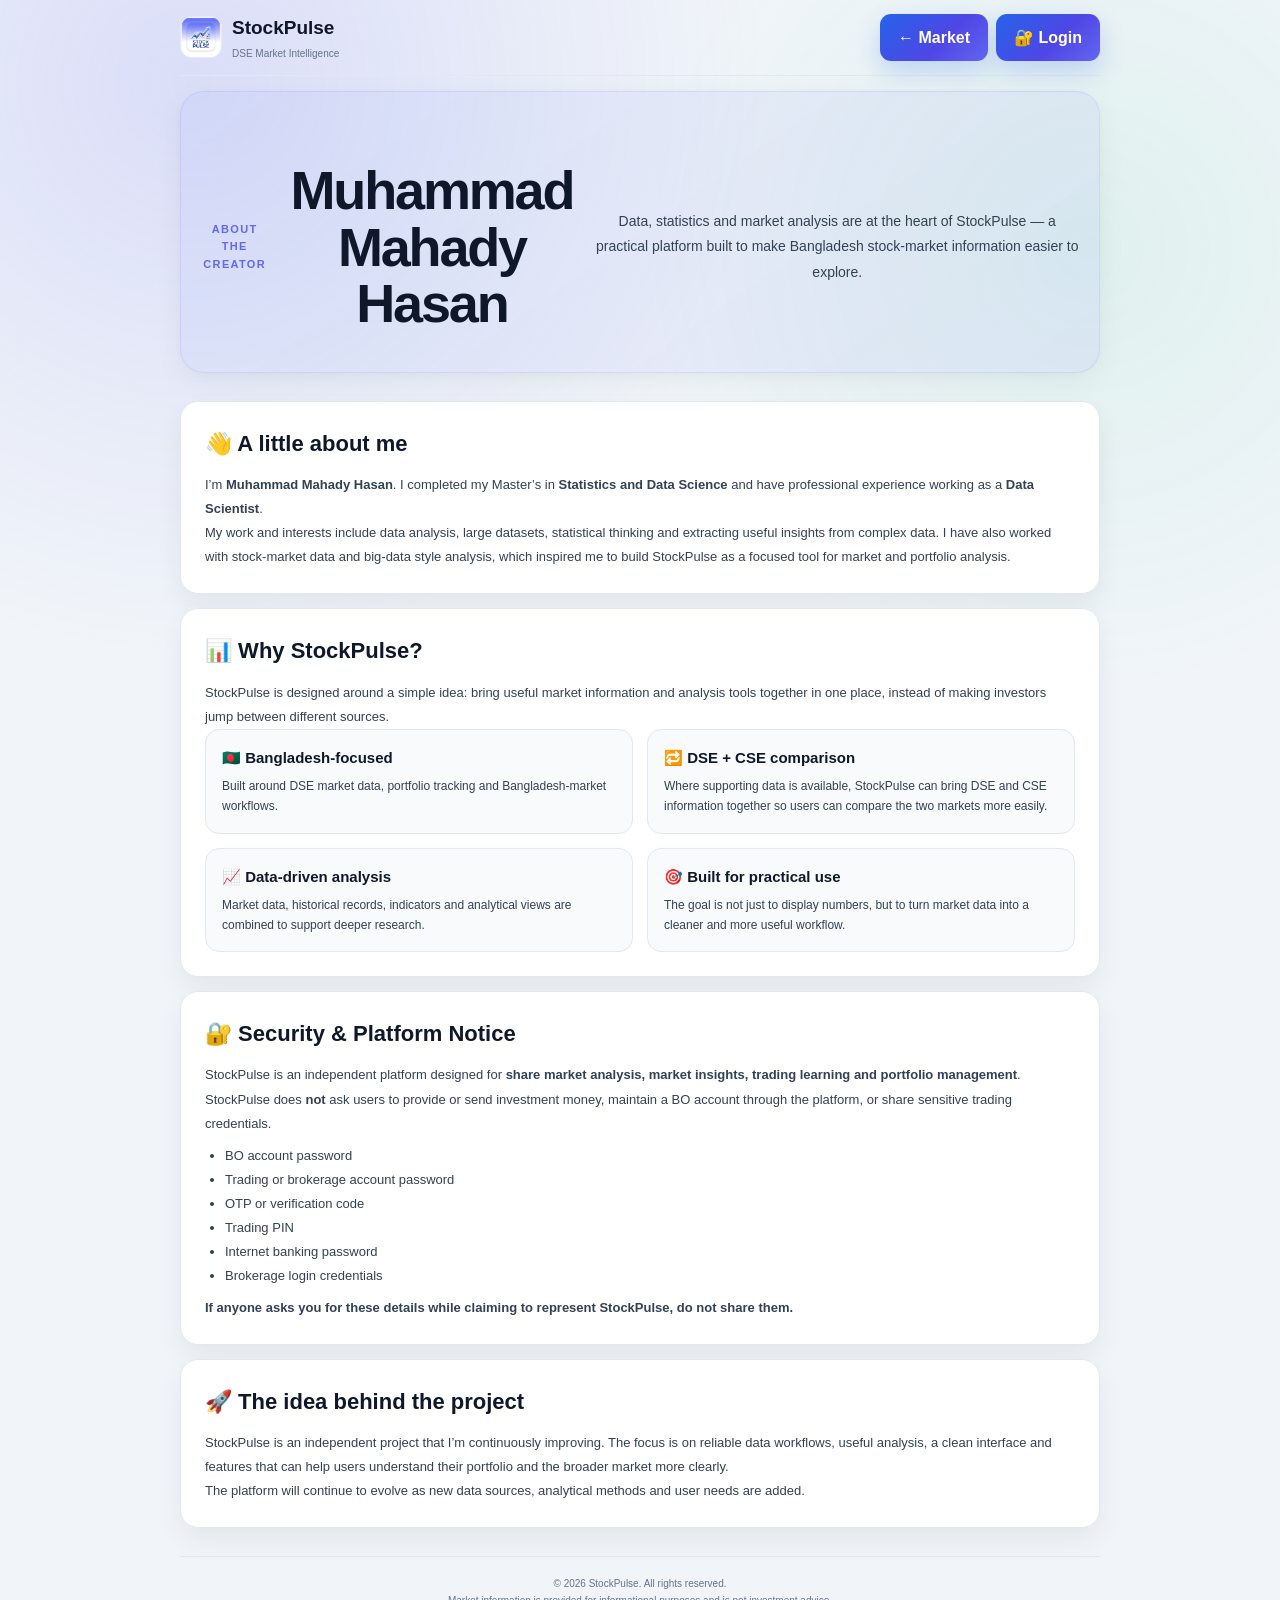
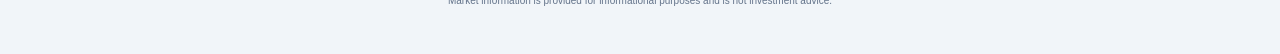
==== commit a0aba24b: "Final touch" ====
--- a/about.html
+++ b/about.html
@@ -3,7 +3,16 @@
 <head>
   <meta charset="UTF-8">
   <meta name="viewport" content="width=device-width, initial-scale=1.0">
-  <title>About Muhammad Mahady Hasan — StockPulse</title>
+  <title>About StockPulse Bangladesh | DSE & CSE Market Platform</title>
+  <meta name="description" content="Learn about StockPulse, its creator and the platform's focus on Bangladesh stock-market data, portfolio analysis and DSE-CSE comparison.">
+  <meta name="robots" content="index, follow, max-image-preview:large, max-snippet:-1, max-video-preview:-1">
+  <link rel="canonical" href="https://stockpulse.appbd.workers.dev/about.html">
+  <meta property="og:type" content="article">
+  <meta property="og:site_name" content="StockPulse">
+  <meta property="og:title" content="About StockPulse Bangladesh | DSE & CSE Market Platform">
+  <meta property="og:description" content="Learn about StockPulse, its creator and the platform's focus on Bangladesh stock-market data, portfolio analysis and DSE-CSE comparison.">
+  <meta property="og:url" content="https://stockpulse.appbd.workers.dev/about.html">
+  <meta property="og:image" content="https://stockpulse.appbd.workers.dev/stockpulse-brand-logo.png">
   <link rel="stylesheet" href="style.css">
   <link rel="stylesheet" href="landing.css">
 </head>
@@ -44,6 +53,21 @@
         </div>
       </section>
 
+      <section class="public-detail-card public-security-detail-card">
+        <h2>🔐 Security &amp; Platform Notice</h2>
+        <p>StockPulse is an independent platform designed for <strong>share market analysis, market insights, trading learning and portfolio management</strong>.</p>
+        <p>StockPulse does <strong>not</strong> ask users to provide or send investment money, maintain a BO account through the platform, or share sensitive trading credentials.</p>
+        <ul>
+          <li>BO account password</li>
+          <li>Trading or brokerage account password</li>
+          <li>OTP or verification code</li>
+          <li>Trading PIN</li>
+          <li>Internet banking password</li>
+          <li>Brokerage login credentials</li>
+        </ul>
+        <p><strong>If anyone asks you for these details while claiming to represent StockPulse, do not share them.</strong></p>
+      </section>
+
       <section class="public-detail-card">
         <h2>🚀 The idea behind the project</h2>
         <p>StockPulse is an independent project that I’m continuously improving. The focus is on reliable data workflows, useful analysis, a clean interface and features that can help users understand their portfolio and the broader market more clearly.</p>
--- a/landing.css
+++ b/landing.css
@@ -225,6 +225,56 @@
   .public-card-value { font-size:18px; }
 }
 
+
+/* Security & Platform Notice */
+.stockpulse-platform-notice { margin-top:18px; }
+.public-platform-notice-card {
+  display:flex;
+  align-items:flex-start;
+  gap:16px;
+  padding:18px 20px;
+  border:1px solid rgba(99,102,241,.22);
+  border-radius:18px;
+  background:linear-gradient(135deg, rgba(99,102,241,.08), rgba(16,185,129,.055)), var(--bg-card);
+  box-shadow:var(--card-shadow);
+}
+.public-platform-notice-icon {
+  width:44px;
+  height:44px;
+  flex:0 0 44px;
+  display:grid;
+  place-items:center;
+  border-radius:13px;
+  background:rgba(99,102,241,.12);
+  font-size:22px;
+}
+.public-platform-notice-kicker {
+  color:var(--primary-color);
+  font-size:10px;
+  font-weight:900;
+  letter-spacing:.1em;
+  text-transform:uppercase;
+  margin-bottom:4px;
+}
+.public-platform-notice-content h2 { margin:0 0 7px; font-size:18px; line-height:1.35; }
+.public-platform-notice-content p { margin:0; color:var(--text-secondary); font-size:12px; line-height:1.75; }
+.public-platform-notice-points { display:flex; flex-wrap:wrap; gap:7px 14px; margin-top:11px; }
+.public-platform-notice-points span {
+  color:var(--text-secondary);
+  font-size:10px;
+  font-weight:700;
+}
+.public-security-detail-card { border-color:rgba(99,102,241,.22); }
+.public-security-detail-card ul { margin-bottom:10px; }
+@media (max-width:560px) {
+  .public-platform-notice-card { gap:10px; padding:14px; }
+  .public-platform-notice-icon { width:38px; height:38px; flex-basis:38px; font-size:19px; }
+  .public-platform-notice-content h2 { font-size:15px; }
+  .public-platform-notice-content p { font-size:11px; line-height:1.65; }
+  .public-platform-notice-points { gap:6px 10px; }
+  .public-platform-notice-points span { font-size:9px; }
+}
+
 /* Public market cards + detail pages */
 .public-stat-advance .public-card-value { color:#22c55e; }
 .public-stat-decline .public-card-value { color:#ef4444; }
